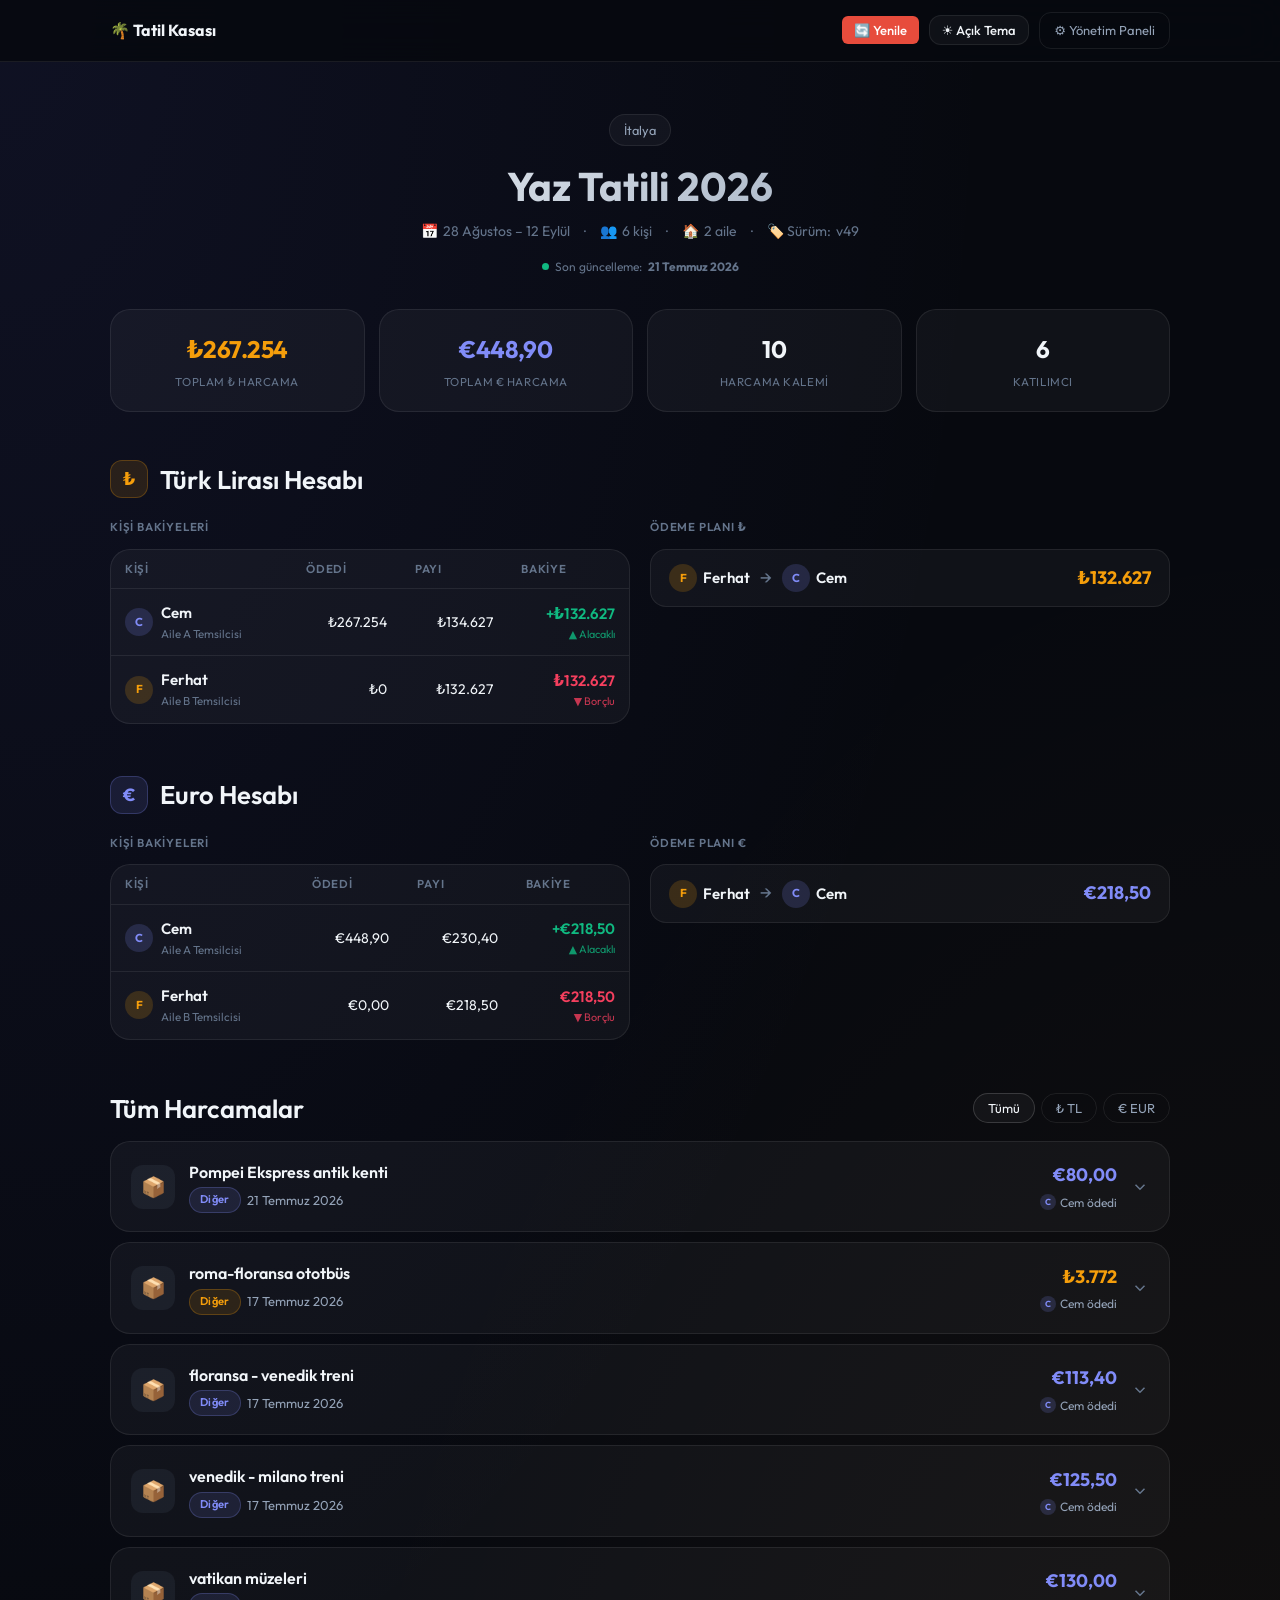
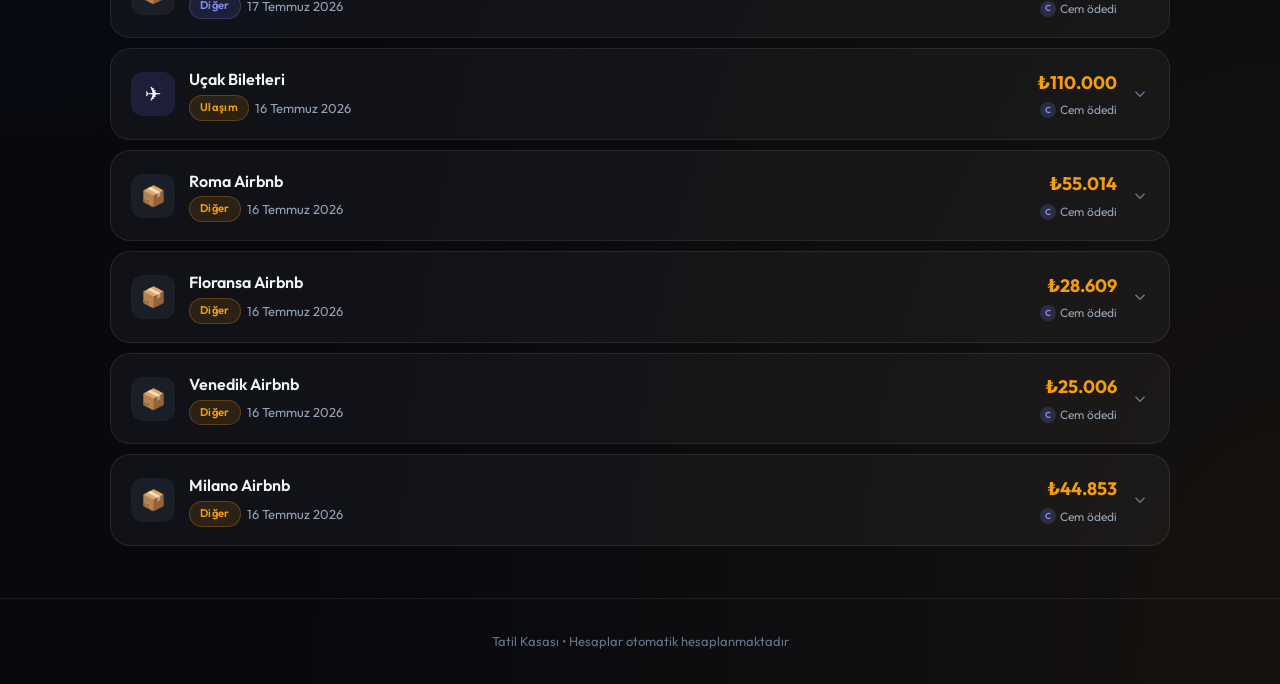
==== index.html @ 54725018 "Add refresh buttons to clear cache and load from server" ====
<!DOCTYPE html>
<html lang="tr">

<head>
  <meta charset="UTF-8">
  <meta name="viewport" content="width=device-width, initial-scale=1.0">
  <title>Tatil Harcama Takibi</title>
  <meta name="description"
    content="Tatil grubu harcamalarını takip eden, kimin ne kadar ödediğini ve kime ne kadar borçlu olduğunu gösteren sayfa.">
  <script>
    // Immediate theme logic to prevent flashing
    const savedTheme = localStorage.getItem('tatil_theme') || 'dark';
    document.documentElement.setAttribute('data-theme', savedTheme);
  </script>
  <link rel="preconnect" href="https://fonts.googleapis.com">
  <link rel="preconnect" href="https://fonts.gstatic.com" crossorigin>
  <link href="https://fonts.googleapis.com/css2?family=Outfit:wght@300;400;500;600;700;800&display=swap"
    rel="stylesheet">
  <link rel="stylesheet" href="style.css">
  <style>
    body {
      background:
        radial-gradient(ellipse at 0% 0%, rgba(99, 102, 241, .09) 0%, transparent 55%),
        radial-gradient(ellipse at 100% 100%, rgba(245, 158, 11, .06) 0%, transparent 55%),
        var(--bg);
    }

    /* NAV */
    .nav-bar {
      position: sticky;
      top: 0;
      z-index: 50;
      background: var(--bg-bar);
      backdrop-filter: blur(20px);
      -webkit-backdrop-filter: blur(20px);
      border-bottom: 1px solid var(--border);
      padding: 12px 0;
    }

    .nav-inner {
      display: flex;
      align-items: center;
      justify-content: space-between;
    }

    .nav-logo {
      display: flex;
      align-items: center;
      gap: 8px;
      font-weight: 700;
      font-size: 1rem;
      text-decoration: none;
      color: var(--text-1);
    }

    .admin-link {
      font-size: .8125rem;
      color: var(--text-2);
      text-decoration: none;
      padding: 7px 14px;
      border-radius: var(--r-md);
      border: 1px solid var(--border);
      transition: all var(--t-fast);
    }

    .admin-link:hover {
      color: var(--text-1);
      border-color: var(--border-hover);
      background: var(--glass);
    }

    /* PAGE HEADER */
    .page-header {
      padding: 52px 0 32px;
      text-align: center;
    }

    .trip-badge {
      display: inline-flex;
      align-items: center;
      gap: 6px;
      padding: 5px 14px;
      border-radius: var(--r-full);
      background: var(--glass);
      border: 1px solid var(--border);
      font-size: .8rem;
      color: var(--text-2);
      margin-bottom: 16px;
    }

    .trip-title {
      background: linear-gradient(135deg, #F1F5F9 0%, #94A3B8 100%);
      -webkit-background-clip: text;
      -webkit-text-fill-color: transparent;
      background-clip: text;
      margin-bottom: 10px;
    }

    .trip-meta {
      display: flex;
      align-items: center;
      justify-content: center;
      gap: 14px;
      color: var(--text-3);
      font-size: .875rem;
      flex-wrap: wrap;
    }

    .trip-meta span {
      display: flex;
      align-items: center;
      gap: 5px;
    }

    .live-dot {
      display: inline-block;
      width: 7px;
      height: 7px;
      border-radius: 50%;
      background: var(--green);
      animation: pulseDot 2s ease-in-out infinite;
    }

    .last-upd {
      display: inline-flex;
      align-items: center;
      gap: 6px;
      margin-top: 14px;
      font-size: .75rem;
      color: var(--text-3);
    }

    /* STATS */
    .stats-grid {
      display: grid;
      grid-template-columns: repeat(4, 1fr);
      gap: 14px;
      margin-bottom: 48px;
    }

    .stat-card {
      background: var(--glass);
      border: 1px solid var(--border);
      border-radius: var(--r-xl);
      padding: 20px;
      text-align: center;
      transition: all var(--t-norm);
    }

    .stat-card:hover {
      background: var(--glass-hover);
      border-color: var(--border-hover);
    }

    .stat-value {
      font-size: 1.5rem;
      font-weight: 700;
      letter-spacing: -.02em;
    }

    .stat-label {
      font-size: .72rem;
      color: var(--text-3);
      margin-top: 4px;
      text-transform: uppercase;
      letter-spacing: .05em;
    }

    /* SECTION */
    .section {
      margin-bottom: 52px;
    }

    .section-head {
      display: flex;
      align-items: center;
      gap: 12px;
      margin-bottom: 20px;
    }

    .cur-icon {
      width: 38px;
      height: 38px;
      border-radius: var(--r-md);
      display: flex;
      align-items: center;
      justify-content: center;
      font-size: 1.1rem;
      font-weight: 700;
    }

    .cur-icon-try {
      background: var(--try-soft);
      color: var(--try);
      border: 1px solid var(--try-border);
    }

    .cur-icon-eur {
      background: var(--eur-soft);
      color: var(--eur);
      border: 1px solid var(--eur-border);
    }

    /* TWO-COL */
    .two-col {
      display: grid;
      grid-template-columns: 1fr 1fr;
      gap: 20px;
    }

    /* BALANCE TABLE */
    .bal-pos {
      color: var(--green);
      font-weight: 600;
    }

    .bal-neg {
      color: var(--red);
      font-weight: 600;
    }

    .bal-zer {
      color: var(--text-3);
    }

    .person-cell {
      display: flex;
      align-items: center;
      gap: 8px;
    }

    /* SETTLEMENT */
    .transfer-row {
      display: flex;
      align-items: center;
      justify-content: space-between;
      padding: 14px 18px;
      background: var(--glass);
      border: 1px solid var(--border);
      border-radius: var(--r-lg);
      gap: 10px;
      flex-wrap: wrap;
      transition: all var(--t-norm);
    }

    .transfer-row:hover {
      background: var(--glass-hover);
      border-color: var(--border-hover);
    }

    .transfer-from-to {
      display: flex;
      align-items: center;
      gap: 10px;
      flex-wrap: wrap;
    }

    .transfer-person {
      display: flex;
      align-items: center;
      gap: 6px;
      font-weight: 600;
      font-size: .9375rem;
    }

    .transfer-arrow {
      color: var(--text-3);
      font-size: 1.125rem;
    }

    .transfer-amount {
      font-size: 1.125rem;
      font-weight: 700;
      white-space: nowrap;
    }

    .settle-list {
      display: flex;
      flex-direction: column;
      gap: 10px;
    }

    .settle-empty {
      display: flex;
      flex-direction: column;
      align-items: center;
      gap: 8px;
      padding: 28px 16px;
      background: var(--glass);
      border: 1px solid var(--border);
      border-radius: var(--r-xl);
      color: var(--text-3);
      text-align: center;
    }

    /* EXPENSES */
    .filter-row {
      display: flex;
      align-items: center;
      justify-content: space-between;
      margin-bottom: 16px;
      gap: 12px;
      flex-wrap: wrap;
    }

    .filter-btns {
      display: flex;
      gap: 6px;
    }

    .filter-btn {
      padding: 6px 14px;
      border-radius: var(--r-full);
      border: 1px solid var(--border);
      background: transparent;
      color: var(--text-2);
      font-family: inherit;
      font-size: .8125rem;
      cursor: pointer;
      transition: all var(--t-fast);
    }

    .filter-btn.active {
      color: var(--text-1);
      border-color: var(--border-hover);
      background: var(--glass);
    }

    .exp-card {
      background: var(--glass);
      border: 1px solid var(--border);
      border-radius: var(--r-xl);
      overflow: hidden;
      transition: all var(--t-norm);
      cursor: pointer;
    }

    .exp-card:hover {
      border-color: var(--border-hover);
      background: var(--glass-hover);
    }

    .exp-head {
      display: flex;
      align-items: center;
      padding: 18px 20px;
      gap: 14px;
    }

    .exp-icon {
      width: 44px;
      height: 44px;
      border-radius: var(--r-md);
      display: flex;
      align-items: center;
      justify-content: center;
      font-size: 1.25rem;
      flex-shrink: 0;
    }

    .exp-info {
      flex: 1;
      min-width: 0;
    }

    .exp-title {
      font-weight: 600;
      font-size: 1rem;
      white-space: nowrap;
      overflow: hidden;
      text-overflow: ellipsis;
    }

    .exp-meta {
      font-size: .8125rem;
      color: var(--text-2);
      margin-top: 2px;
      display: flex;
      align-items: center;
      gap: 6px;
      flex-wrap: wrap;
    }

    .exp-right {
      text-align: right;
      flex-shrink: 0;
    }

    .exp-amount {
      font-size: 1.125rem;
      font-weight: 700;
      white-space: nowrap;
    }

    .exp-payer {
      font-size: .75rem;
      color: var(--text-2);
      margin-top: 3px;
      display: flex;
      align-items: center;
      justify-content: flex-end;
      gap: 4px;
    }

    .chevron {
      color: var(--text-3);
      transition: transform var(--t-fast);
      flex-shrink: 0;
    }

    .exp-card.open .chevron {
      transform: rotate(180deg);
    }

    .exp-body {
      border-top: 1px solid var(--border);
      padding: 18px 20px;
      display: none;
    }

    .exp-card.open .exp-body {
      display: block;
    }

    .exp-note {
      font-size: .875rem;
      color: var(--text-2);
      padding: 10px 14px;
      background: var(--bg-2);
      border-radius: var(--r-md);
      margin-bottom: 16px;
    }

    .shares-grid {
      display: grid;
      grid-template-columns: repeat(auto-fill, minmax(150px, 1fr));
      gap: 10px;
    }

    .share-item {
      background: var(--bg-2);
      border: 1px solid var(--border);
      border-radius: var(--r-md);
      padding: 10px 12px;
    }

    .share-person {
      display: flex;
      align-items: center;
      gap: 6px;
      margin-bottom: 4px;
    }

    .share-name {
      font-size: .78rem;
      color: var(--text-2);
    }

    .share-amt {
      font-weight: 600;
      font-size: .9375rem;
    }

    /* LOADING / ERROR */
    .center-state {
      display: flex;
      flex-direction: column;
      align-items: center;
      justify-content: center;
      min-height: 60vh;
      gap: 16px;
      text-align: center;
    }

    .center-state p {
      color: var(--text-2);
      max-width: 380px;
      font-size: .9375rem;
    }

    /* FOOTER */
    .page-footer {
      padding: 32px 0;
      border-top: 1px solid var(--border);
      margin-top: 32px;
      text-align: center;
      font-size: .8125rem;
      color: var(--text-3);
    }

    @media (max-width: 900px) {
      .stats-grid {
        grid-template-columns: 1fr 1fr;
      }
    }

    @media (max-width: 700px) {
      .two-col {
        grid-template-columns: 1fr;
      }

      .stats-grid {
        grid-template-columns: 1fr 1fr;
      }

      .transfer-row {
        flex-direction: column;
        align-items: flex-start;
      }
    }

    @media (max-width: 480px) {
      .stats-grid {
        grid-template-columns: 1fr 1fr;
      }

      .page-header {
        padding: 32px 0 24px;
      }
    }
  </style>
</head>

<body>

  <!-- Navigation -->
  <nav class="nav-bar">
    <div class="container nav-inner">
      <a href="#" class="nav-logo">🌴 Tatil Kasası</a>
      <div style="display:flex;align-items:center;gap:10px">
        <button class="theme-toggle" onclick="clearCache()" style="padding: 6px 12px; font-size: 0.8125rem; font-weight: 500; background: #e74c3c; color: white; border: none; border-radius: 6px; cursor: pointer;">🔄 Yenile</button>
        <button class="theme-toggle" id="theme-toggle-btn" onclick="toggleTheme()"
          style="padding: 6px 12px; font-size: 0.8125rem; font-weight: 500;">🌓 Tema</button>
        <a href="admin.html" class="admin-link">⚙️ Yönetim Paneli</a>
      </div>
    </div>
  </nav>

  <!-- Loading State -->
  <div id="st-loading" class="center-state">
    <div class="spinner"></div>
    <p style="color:var(--text-2);font-size:.9rem">Veriler yükleniyor…</p>
  </div>

  <!-- Error State -->
  <div id="st-error" class="center-state hidden">
    <div style="font-size:3rem">⚠️</div>
    <h2>Veri Yüklenemedi</h2>
    <p>
      <code>data.json</code> dosyası bulunamadı ya da geçersiz.
      Sayfayı bir web sunucusu üzerinden açın veya admin panelinden veri girin.
    </p>
    <a href="admin.html" class="btn btn-primary" style="margin-top:8px">⚙️ Admin Paneline Git</a>
  </div>

  <!-- Main App -->
  <div id="app" class="hidden">

    <!-- Header -->
    <div class="page-header">
      <div class="container-sm">
        <div class="trip-badge" id="h-dest">📍</div>
        <h1 class="trip-title" id="h-title">Tatil Harcama Takibi</h1>
        <div class="trip-meta">
          <span>📅 <span id="h-dates">—</span></span>
          <span>·</span>
          <span>👥 <span id="h-persons">—</span></span>
          <span>·</span>
          <span>🏠 <span id="h-families">—</span></span>
          <span>·</span>
          <span>🏷️ Sürüm: <span id="h-version">—</span></span>
        </div>
        <div class="last-upd">
          <span class="live-dot"></span>
          Son güncelleme: <strong id="h-updated">—</strong>
        </div>
      </div>
    </div>

    <div class="container">

      <!-- Stats -->
      <div class="stats-grid animate-in" id="stats-grid"></div>

      <!-- TRY Section -->
      <div class="section animate-in" id="try-section">
        <div class="section-head">
          <div class="cur-icon cur-icon-try">₺</div>
          <h2>Türk Lirası Hesabı</h2>
        </div>
        <div class="two-col">
          <div>
            <div
              style="font-size:.72rem;font-weight:600;color:var(--text-3);text-transform:uppercase;letter-spacing:.07em;margin-bottom:12px">
              Kişi Bakiyeleri</div>
            <div
              style="border-radius:var(--r-xl);border:1px solid var(--border);overflow:hidden;background:var(--glass)">
              <table class="table" id="try-tbl">
                <thead>
                  <tr>
                    <th>Kişi</th>
                    <th class="text-right">Ödedi</th>
                    <th class="text-right">Payı</th>
                    <th class="text-right">Bakiye</th>
                  </tr>
                </thead>
                <tbody></tbody>
              </table>
            </div>
          </div>
          <div>
            <div
              style="font-size:.72rem;font-weight:600;color:var(--text-3);text-transform:uppercase;letter-spacing:.07em;margin-bottom:12px">
              Ödeme Planı ₺</div>
            <div id="try-settle" class="settle-list"></div>
          </div>
        </div>
      </div>

      <!-- EUR Section -->
      <div class="section animate-in" id="eur-section">
        <div class="section-head">
          <div class="cur-icon cur-icon-eur">€</div>
          <h2>Euro Hesabı</h2>
        </div>
        <div class="two-col">
          <div>
            <div
              style="font-size:.72rem;font-weight:600;color:var(--text-3);text-transform:uppercase;letter-spacing:.07em;margin-bottom:12px">
              Kişi Bakiyeleri</div>
            <div
              style="border-radius:var(--r-xl);border:1px solid var(--border);overflow:hidden;background:var(--glass)">
              <table class="table" id="eur-tbl">
                <thead>
                  <tr>
                    <th>Kişi</th>
                    <th class="text-right">Ödedi</th>
                    <th class="text-right">Payı</th>
                    <th class="text-right">Bakiye</th>
                  </tr>
                </thead>
                <tbody></tbody>
              </table>
            </div>
          </div>
          <div>
            <div
              style="font-size:.72rem;font-weight:600;color:var(--text-3);text-transform:uppercase;letter-spacing:.07em;margin-bottom:12px">
              Ödeme Planı €</div>
            <div id="eur-settle" class="settle-list"></div>
          </div>
        </div>
      </div>

      <!-- Expenses -->
      <div class="section animate-in">
        <div class="filter-row">
          <h2>Tüm Harcamalar</h2>
          <div class="filter-btns">
            <button class="filter-btn active" data-f="all" onclick="setFilter(this,'all')">Tümü</button>
            <button class="filter-btn" data-f="TRY" onclick="setFilter(this,'TRY')">₺ TL</button>
            <button class="filter-btn" data-f="EUR" onclick="setFilter(this,'EUR')">€ EUR</button>
          </div>
        </div>
        <div id="exp-list" style="display:flex;flex-direction:column;gap:10px"></div>
      </div>

    </div><!-- /container -->
  </div><!-- /app -->

  <footer class="page-footer">
    <div class="container">Tatil Kasası • Hesaplar otomatik hesaplanmaktadır</div>
  </footer>

  <div id="toast-container"></div>

  <script>
    /* ================================================================
       CONSTANTS
    ================================================================ */
    const CAT = {
      transport: { icon: '✈️', label: 'Ulaşım', bg: 'rgba(99,102,241,.15)' },
      accommodation: { icon: '🏠', label: 'Konaklama', bg: 'rgba(245,158,11,.12)' },
      food: { icon: '🍽️', label: 'Yemek', bg: 'rgba(16,185,129,.12)' },
      activity: { icon: '🎭', label: 'Aktivite', bg: 'rgba(129,140,248,.15)' },
      shopping: { icon: '🛍️', label: 'Alışveriş', bg: 'rgba(251,191,36,.12)' },
      health: { icon: '💊', label: 'Sağlık', bg: 'rgba(244,63,94,.12)' },
      other: { icon: '📦', label: 'Diğer', bg: 'rgba(100,116,139,.12)' }
    };
    const FAM = {
      A: { bg: 'rgba(129,140,248,.18)', color: '#818CF8', label: 'Aile A' },
      B: { bg: 'rgba(245,158,11,.18)', color: '#F59E0B', label: 'Aile B' },
      _: { bg: 'rgba(100,116,139,.18)', color: '#94A3B8', label: 'Aile ?' }
    };

    let _data = null;
    let _filter = 'all';

    /* ================================================================
       DATA LOADING
    ================================================================ */
    async function loadData() {
      let fetched = null;
      let viewCache = null;
      let adminCache = null;

      // 1) Try fetching from disk/server
      try {
        const r = await fetch('data.json?v=' + Date.now(), { cache: 'no-store' });
        if (r.ok) fetched = await r.json();
      } catch (e) { console.warn('fetch failed:', e.message); }

      // 2) Try loading view cache
      try {
        const c = localStorage.getItem('tatil_view_cache');
        if (c) viewCache = JSON.parse(c);
      } catch (e) { }

      // 3) Try loading admin cache
      try {
        const a = localStorage.getItem('tatil_harcama_data');
        if (a) adminCache = JSON.parse(a);
      } catch (e) { }

      // Compare versions to find the absolute latest data
      let best = fetched;
      let source = "sunucu/dosya";

      if (viewCache && (!best || (viewCache.version || 0) > (best.version || 0))) {
        best = viewCache;
        source = "önbellek";
      }
      if (adminCache && (!best || (adminCache.version || 0) > (best.version || 0))) {
        best = adminCache;
        source = "yerel tarayıcı kaydı";
      }

      if (best) {
        // Sync the caches so they stay up-to-date
        localStorage.setItem('tatil_view_cache', JSON.stringify(best));

        // Alert the user if we had to fall back to a local copy
        if (best !== fetched) {
          toast(`⚠️ En güncel veriler yerel hafızadan yüklendi (${source}).`, 'info');
        }
        return best;
      }

      return null;
    }

    function clearCache() {
      localStorage.removeItem('tatil_view_cache');
      localStorage.removeItem('tatil_harcama_data');
      window.location.reload(true);
    }

    /* ================================================================
       CALCULATIONS
    ================================================================ */
    function calcBalances(data, cur) {
      const paid = {}, share = {};
      data.persons.forEach(p => { paid[p.id] = 0; share[p.id] = 0; });
      data.expenses.filter(e => e.currency === cur).forEach(exp => {
        paid[exp.paidBy] = (paid[exp.paidBy] || 0) + exp.totalAmount;
        Object.entries(exp.shares || {}).forEach(([id, s]) => {
          share[id] = (share[id] || 0) + (+s || 0);
        });
      });

      // Find family heads (first person defined in each family group)
      const heads = {};
      data.persons.forEach(p => {
        if (!heads[p.family]) {
          heads[p.family] = p;
        }
      });

      // Aggregate paid and share under family heads
      const headPaid = {}, headShare = {}, headNet = {};
      Object.keys(heads).forEach(fam => {
        const headId = heads[fam].id;
        headPaid[headId] = 0;
        headShare[headId] = 0;
      });

      data.persons.forEach(p => {
        const headId = heads[p.family].id;
        headPaid[headId] += paid[p.id] || 0;
        headShare[headId] += share[p.id] || 0;
      });

      Object.keys(heads).forEach(fam => {
        const headId = heads[fam].id;
        headNet[headId] = headPaid[headId] - headShare[headId];
      });

      return { paid: headPaid, share: headShare, net: headNet, heads };
    }

    function settlement(net, persons) {
      const cred = [], debt = [];
      Object.entries(net).forEach(([id, b]) => {
        const name = persons.find(p => p.id === id)?.name || id;
        if (b > 0.5) cred.push({ id, name, amt: b });
        if (b < -0.5) debt.push({ id, name, amt: -b });
      });
      cred.sort((a, b) => b.amt - a.amt);
      debt.sort((a, b) => b.amt - a.amt);
      const c = cred.map(x => ({ ...x })), d = debt.map(x => ({ ...x }));
      const out = [];
      let i = 0, j = 0;
      while (i < c.length && j < d.length) {
        const amt = Math.min(c[i].amt, d[j].amt);
        if (amt > 0.5) out.push({ fromId: d[j].id, from: d[j].name, toId: c[i].id, to: c[i].name, amt: Math.round(amt * 100) / 100 });
        c[i].amt -= amt; d[j].amt -= amt;
        if (c[i].amt < 0.5) i++;
        if (d[j].amt < 0.5) j++;
      }
      return out;
    }

    /* ================================================================
       FORMATTING
    ================================================================ */
    const fmtTRY = n => new Intl.NumberFormat('tr-TR', { style: 'currency', currency: 'TRY', maximumFractionDigits: 0 }).format(n);
    const fmtEUR = n => new Intl.NumberFormat('tr-TR', { style: 'currency', currency: 'EUR', maximumFractionDigits: 2 }).format(n);
    const fmt = (n, cur) => cur === 'TRY' ? fmtTRY(n) : fmtEUR(n);
    const fmtDate = d => d ? new Date(d).toLocaleDateString('tr-TR', { day: 'numeric', month: 'long', year: 'numeric' }) : '—';
    const initials = name => name.split(' ').map(w => w[0]).join('').toUpperCase().slice(0, 2);
    const famOf = f => FAM[f] || FAM._;

    /* ================================================================
       RENDER
    ================================================================ */
    function render(data) {
      _data = data;
      renderHeader(data);
      renderStats(data);
      renderCurrency(data, 'TRY');
      renderCurrency(data, 'EUR');
      renderExpenses();
      document.getElementById('st-loading').classList.add('hidden');
      document.getElementById('app').classList.remove('hidden');
    }

    function renderHeader(d) {
      document.getElementById('h-dest').textContent = d.destination || '📍 Tatil';
      document.getElementById('h-title').textContent = d.tripName || 'Tatil Harcama Takibi';
      document.title = d.tripName || 'Tatil Harcama Takibi';
      const dates = [d.startDate, d.endDate].filter(Boolean)
        .map(x => new Date(x).toLocaleDateString('tr-TR', { day: 'numeric', month: 'long' })).join(' – ');
      document.getElementById('h-dates').textContent = dates || '—';
      document.getElementById('h-persons').textContent = (d.persons?.length || 0) + ' kişi';
      const fams = [...new Set((d.persons || []).map(p => p.family))];
      document.getElementById('h-families').textContent = fams.length + ' aile';
      document.getElementById('h-updated').textContent = fmtDate(d.lastUpdated);
      document.getElementById('h-version').textContent = 'v' + (d.version || '1');
    }

    function renderStats(d) {
      const tryTot = d.expenses.filter(e => e.currency === 'TRY').reduce((s, e) => s + e.totalAmount, 0);
      const eurTot = d.expenses.filter(e => e.currency === 'EUR').reduce((s, e) => s + e.totalAmount, 0);
      document.getElementById('stats-grid').innerHTML = `
    <div class="stat-card">
      <div class="stat-value" style="color:var(--try)">${fmtTRY(tryTot)}</div>
      <div class="stat-label">Toplam ₺ Harcama</div>
    </div>
    <div class="stat-card">
      <div class="stat-value" style="color:var(--eur)">${fmtEUR(eurTot)}</div>
      <div class="stat-label">Toplam € Harcama</div>
    </div>
    <div class="stat-card">
      <div class="stat-value">${d.expenses.length}</div>
      <div class="stat-label">Harcama Kalemi</div>
    </div>
    <div class="stat-card">
      <div class="stat-value">${d.persons?.length || 0}</div>
      <div class="stat-label">Katılımcı</div>
    </div>`;
    }

    function renderCurrency(d, cur) {
      const has = d.expenses.some(e => e.currency === cur);
      const secId = cur === 'TRY' ? 'try-section' : 'eur-section';
      if (!has) { document.getElementById(secId).classList.add('hidden'); return; }

      const { paid, share, net, heads } = calcBalances(d, cur);
      const isTRY = cur === 'TRY';

      // Balance table (Showing only Family Representatives/Heads)
      const tblId = isTRY ? 'try-tbl' : 'eur-tbl';
      document.querySelector('#' + tblId + ' tbody').innerHTML = Object.values(heads).map(head => {
        const fam = famOf(head.family);
        const n = net[head.id] || 0;
        const cls = n > 0.5 ? 'bal-pos' : n < -0.5 ? 'bal-neg' : 'bal-zer';
        const lbl = n > 0.5 ? '▲ Alacaklı' : n < -0.5 ? '▼ Borçlu' : '— Denkler';
        return `<tr>
      <td><div class="person-cell">
        <div class="avatar avatar-sm" style="background:${fam.bg};color:${fam.color}">${initials(head.name)}</div>
        <div>
          <div style="font-weight:600">${head.name}</div>
          <div style="font-size:.72rem;color:var(--text-3)">${fam.label} Temsilcisi</div>
        </div>
      </div></td>
      <td class="text-right" style="font-size:.875rem">${fmt(paid[head.id] || 0, cur)}</td>
      <td class="text-right" style="font-size:.875rem">${fmt(share[head.id] || 0, cur)}</td>
      <td class="text-right ${cls}">
        <div>${n > 0.5 ? '+' : ''}${fmt(Math.abs(n), cur)}</div>
        <div style="font-size:.68rem;font-weight:400;opacity:.8">${lbl}</div>
      </td>
    </tr>`;
      }).join('');

      // Settlement (Only between Family Representatives/Heads)
      const settleId = isTRY ? 'try-settle' : 'eur-settle';
      const transfers = settlement(net, Object.values(heads));
      const el = document.getElementById(settleId);

      if (!transfers.length) {
        el.innerHTML = `<div class="settle-empty">
      <div style="font-size:1.5rem">✅</div>
      <div>Herkes hesabını tamamlamış!</div>
    </div>`;
        return;
      }

      el.innerHTML = transfers.map((t, i) => {
        const fromFam = famOf(d.persons.find(p => p.id === t.fromId)?.family);
        const toFam = famOf(d.persons.find(p => p.id === t.toId)?.family);
        return `<div class="transfer-row animate-in" style="animation-delay:${i * 60}ms">
      <div class="transfer-from-to">
        <div class="transfer-person">
          <div class="avatar avatar-sm" style="background:${fromFam.bg};color:${fromFam.color}">${initials(t.from)}</div>
          ${t.from}
        </div>
        <span class="transfer-arrow">→</span>
        <div class="transfer-person">
          <div class="avatar avatar-sm" style="background:${toFam.bg};color:${toFam.color}">${initials(t.to)}</div>
          ${t.to}
        </div>
      </div>
      <div class="transfer-amount" style="color:var(--${isTRY ? 'try' : 'eur'})">${fmt(t.amt, cur)}</div>
    </div>`;
      }).join('');
    }

    function renderExpenses() {
      if (!_data) return;
      const list = _filter === 'all' ? _data.expenses : _data.expenses.filter(e => e.currency === _filter);
      const sorted = [...list].sort((a, b) => new Date(b.date) - new Date(a.date));
      const el = document.getElementById('exp-list');

      if (!sorted.length) {
        el.innerHTML = `<div style="text-align:center;padding:40px;color:var(--text-3)">Harcama bulunamadı.</div>`;
        return;
      }

      el.innerHTML = sorted.map((exp, i) => {
        const cat = CAT[exp.category] || CAT.other;
        const payer = _data.persons.find(p => p.id === exp.paidBy);
        const payFam = famOf(payer?.family);
        const isTRY = exp.currency === 'TRY';

        const shareItems = Object.entries(exp.shares || {}).map(([pid, s]) => {
          const p = _data.persons.find(x => x.id === pid);
          if (!p) return '';
          const f = famOf(p.family);
          const val = +s || 0;
          return `<div class="share-item">
        <div class="share-person">
          <div class="avatar" style="width:20px;height:20px;font-size:.6rem;background:${f.bg};color:${f.color}">${initials(p.name)}</div>
          <span class="share-name">${p.name}</span>
        </div>
        <div class="share-amt" style="${val === 0 ? 'color:var(--text-3)' : ''}">${fmt(val, exp.currency)}</div>
      </div>`;
        }).join('');

        return `<div class="exp-card animate-in" style="animation-delay:${i * 35}ms" onclick="toggleExp(this)">
      <div class="exp-head">
        <div class="exp-icon" style="background:${cat.bg}">${cat.icon}</div>
        <div class="exp-info">
          <div class="exp-title">${exp.title}</div>
          <div class="exp-meta">
            <span class="badge ${isTRY ? 'badge-try' : 'badge-eur'}" style="font-size:.7rem">${cat.label}</span>
            ${fmtDate(exp.date)}
          </div>
        </div>
        <div class="exp-right">
          <div class="exp-amount" style="color:var(--${isTRY ? 'try' : 'eur'})">${fmt(exp.totalAmount, exp.currency)}</div>
          <div class="exp-payer">
            <div class="avatar" style="width:16px;height:16px;font-size:.55rem;background:${payFam.bg};color:${payFam.color}">${initials(payer?.name || '?')}</div>
            ${payer?.name || '?'} ödedi
          </div>
        </div>
        <svg class="chevron" width="18" height="18" viewBox="0 0 24 24" fill="none" stroke="currentColor" stroke-width="2"><path d="M6 9l6 6 6-6"/></svg>
      </div>
      <div class="exp-body">
        ${exp.notes ? `<div class="exp-note">💬 ${exp.notes}</div>` : ''}
        <div style="font-size:.72rem;font-weight:600;color:var(--text-3);text-transform:uppercase;letter-spacing:.07em;margin-bottom:10px">Kişi Payları</div>
        <div class="shares-grid">${shareItems}</div>
      </div>
    </div>`;
      }).join('');
    }

    function toggleExp(card) {
      card.classList.toggle('open');
    }

    function setFilter(btn, f) {
      _filter = f;
      document.querySelectorAll('.filter-btn').forEach(b => b.classList.remove('active'));
      btn.classList.add('active');
      renderExpenses();
    }

    /* ================================================================
       TOAST
    ================================================================ */
    function toast(msg, type = 'info', ms = 3500) {
      const c = document.getElementById('toast-container');
      const el = document.createElement('div');
      el.className = `toast toast-${type}`;
      el.textContent = msg;
      c.appendChild(el);
      setTimeout(() => { el.style.cssText = 'opacity:0;transform:translateY(8px);transition:all .3s ease'; setTimeout(() => el.remove(), 320); }, ms);
    }

    /* ================================================================
       THEME TOGGLER
    ================================================================ */
    function toggleTheme() {
      const current = document.documentElement.getAttribute('data-theme') || 'dark';
      const next = current === 'dark' ? 'light' : 'dark';
      document.documentElement.setAttribute('data-theme', next);
      localStorage.setItem('tatil_theme', next);
      updateThemeButton();
    }

    function updateThemeButton() {
      const current = document.documentElement.getAttribute('data-theme') || 'dark';
      const btn = document.getElementById('theme-toggle-btn');
      if (btn) {
        btn.textContent = current === 'dark' ? '☀️ Açık Tema' : '🌙 Koyu Tema';
      }
    }

    /* ================================================================
       INIT
    ================================================================ */
    window.addEventListener('load', async () => {
      updateThemeButton();
      const d = await loadData();
      if (d && d.persons && d.expenses) {
        render(d);
      } else {
        document.getElementById('st-loading').classList.add('hidden');
        document.getElementById('st-error').classList.remove('hidden');
      }
    });
  </script>
</body>

</html>
---- style.css ----
/* ============================================================
   TATIL HARCAMA TAKİP — Shared Design System
   ============================================================ */

@import url('https://fonts.googleapis.com/css2?family=Outfit:wght@300;400;500;600;700;800&display=swap');

/* ===== DESIGN TOKENS ===== */
:root {
  /* Backgrounds */
  --bg:        #07090F;
  --bg-2:      #0C1020;
  --bg-3:      #111827;
  --bg-bar:    rgba(7,9,15,0.85);

  /* Glass */
  --glass:        rgba(255,255,255,0.04);
  --glass-hover:  rgba(255,255,255,0.07);
  --glass-active: rgba(255,255,255,0.10);
  --border:       rgba(255,255,255,0.08);
  --border-hover: rgba(255,255,255,0.16);

  /* Text */
  --text-1: #F1F5F9;
  --text-2: #94A3B8;
  --text-3: #64748B;
  --text-4: #334155;

  /* Currency — TRY (amber/gold) */
  --try:        #F59E0B;
  --try-2:      #D97706;
  --try-soft:   rgba(245,158,11,0.12);
  --try-border: rgba(245,158,11,0.25);

  /* Currency — EUR (indigo/violet) */
  --eur:        #818CF8;
  --eur-2:      #6366F1;
  --eur-soft:   rgba(129,140,248,0.12);
  --eur-border: rgba(129,140,248,0.25);

  /* Status */
  --green:      #10B981;
  --green-soft: rgba(16,185,129,0.12);
  --red:        #F43F5E;
  --red-soft:   rgba(244,63,94,0.12);

  /* Family colours */
  --fam-a:      --eur;
  --fam-a:      #818CF8;
  --fam-a-soft: rgba(129,140,248,0.15);
  --fam-b:      #F59E0B;
  --fam-b-soft: rgba(245,158,11,0.15);

  /* Radii */
  --r-sm:   8px;
  --r-md:   12px;
  --r-lg:   16px;
  --r-xl:   20px;
  --r-2xl:  24px;
  --r-full: 9999px;

  /* Transitions */
  --t-fast: 150ms ease;
  --t-norm: 250ms ease;

  /* Shadows */
  --shadow-sm: 0 2px 8px rgba(0,0,0,0.2);
  --shadow-md: 0 4px 20px rgba(0,0,0,0.3);
  --shadow-lg: 0 8px 40px rgba(0,0,0,0.4);
}

/* ===== LIGHT THEME ===== */
[data-theme="light"] {
  --bg:        #F8FAFC;
  --bg-2:      #FFFFFF;
  --bg-3:      #F1F5F9;
  --bg-bar:    rgba(255,255,255,0.85);

  --glass:        rgba(15,23,42,0.03);
  --glass-hover:  rgba(15,23,42,0.06);
  --glass-active: rgba(15,23,42,0.10);
  --border:       rgba(15,23,42,0.08);
  --border-hover: rgba(15,23,42,0.14);

  --text-1: #0F172A;
  --text-2: #475569;
  --text-3: #64748B;
  --text-4: #94A3B8;

  --try-soft:   rgba(245,158,11,0.08);
  --try-border: rgba(245,158,11,0.2);
  --eur-soft:   rgba(129,140,248,0.1);
  --eur-border: rgba(129,140,248,0.2);
  --green-soft: rgba(16,185,129,0.08);
  --red-soft:   rgba(244,63,94,0.08);

  --fam-a-soft: rgba(129,140,248,0.08);
  --fam-b-soft: rgba(245,158,11,0.08);

  --shadow-sm: 0 2px 8px rgba(0,0,0,0.05);
  --shadow-md: 0 4px 20px rgba(0,0,0,0.08);
  --shadow-lg: 0 8px 40px rgba(0,0,0,0.12);
}

/* Light Theme Title Override */
[data-theme="light"] .trip-title {
  background: linear-gradient(135deg, #0F172A 0%, #475569 100%) !important;
  -webkit-background-clip: text !important;
  -webkit-text-fill-color: transparent !important;
  background-clip: text !important;
}

/* Theme Toggle Button */
.theme-toggle {
  background: var(--glass);
  border: 1px solid var(--border);
  border-radius: var(--r-md);
  color: var(--text-1);
  padding: 8px 12px;
  cursor: pointer;
  display: inline-flex;
  align-items: center;
  justify-content: center;
  font-size: 1rem;
  transition: all var(--t-fast);
}
.theme-toggle:hover {
  background: var(--glass-hover);
  border-color: var(--border-hover);
}


/* ===== RESET & BASE ===== */
*, *::before, *::after { box-sizing: border-box; margin: 0; padding: 0; }
html  { scroll-behavior: smooth; }
body  {
  font-family: 'Outfit', system-ui, sans-serif;
  background: var(--bg);
  color: var(--text-1);
  min-height: 100vh;
  line-height: 1.6;
  -webkit-font-smoothing: antialiased;
}
img, svg { display: block; }
button, input, select, textarea { font-family: inherit; }

/* ===== TYPOGRAPHY ===== */
h1 { font-size: clamp(1.75rem,4vw,2.5rem); font-weight: 700; line-height: 1.2; }
h2 { font-size: clamp(1.2rem,3vw,1.6rem);  font-weight: 600; line-height: 1.3; }
h3 { font-size: 1.125rem; font-weight: 600; }
h4 { font-size: .9375rem; font-weight: 600; }

/* ===== LAYOUT ===== */
.container    { max-width: 1100px; margin: 0 auto; padding: 0 20px; }
.container-sm { max-width:  820px; margin: 0 auto; padding: 0 20px; }

/* ===== CARD ===== */
.card {
  background: var(--glass);
  border: 1px solid var(--border);
  border-radius: var(--r-xl);
  padding: 24px;
  backdrop-filter: blur(12px);
  -webkit-backdrop-filter: blur(12px);
  transition: background var(--t-norm), border-color var(--t-norm);
}
.card:hover { background: var(--glass-hover); border-color: var(--border-hover); }
.card-flat   { background: var(--bg-2); border: 1px solid var(--border); border-radius: var(--r-xl); }

/* ===== BADGE ===== */
.badge {
  display: inline-flex; align-items: center; gap: 4px;
  padding: 3px 10px;
  border-radius: var(--r-full);
  font-size: .72rem; font-weight: 600; letter-spacing: .03em;
}
.badge-try   { background: var(--try-soft);   color: var(--try);   border: 1px solid var(--try-border); }
.badge-eur   { background: var(--eur-soft);   color: var(--eur);   border: 1px solid var(--eur-border); }
.badge-green { background: var(--green-soft); color: var(--green); }
.badge-red   { background: var(--red-soft);   color: var(--red);   }
.badge-fam-a { background: var(--fam-a-soft); color: var(--fam-a); }
.badge-fam-b { background: var(--fam-b-soft); color: var(--fam-b); }

/* ===== BUTTONS ===== */
.btn {
  display: inline-flex; align-items: center; gap: 6px;
  padding: 10px 20px;
  border-radius: var(--r-md);
  font-size: .875rem; font-weight: 500;
  cursor: pointer; border: none; outline: none;
  transition: all var(--t-fast);
  white-space: nowrap; text-decoration: none;
  line-height: 1;
}
.btn:disabled { opacity: .45; cursor: not-allowed; }

.btn-primary {
  background: linear-gradient(135deg,var(--eur-2),var(--fam-a));
  color: #fff;
  box-shadow: 0 4px 16px rgba(99,102,241,.3);
}
.btn-primary:hover:not(:disabled) { transform: translateY(-1px); box-shadow: 0 6px 24px rgba(99,102,241,.4); }

.btn-secondary { background: var(--glass); color: var(--text-1); border: 1px solid var(--border); }
.btn-secondary:hover { background: var(--glass-hover); border-color: var(--border-hover); }

.btn-try    { background: var(--try-soft);  color: var(--try);  border: 1px solid var(--try-border); }
.btn-eur    { background: var(--eur-soft);  color: var(--eur);  border: 1px solid var(--eur-border); }
.btn-danger { background: var(--red-soft);  color: var(--red);  border: 1px solid rgba(244,63,94,.25); }
.btn-green  { background: var(--green-soft);color: var(--green);border: 1px solid rgba(16,185,129,.25); }

.btn-sm  { padding: 6px 14px; font-size: .8125rem; }
.btn-xs  { padding: 4px 10px; font-size: .75rem; border-radius: var(--r-sm); }
.btn-icon{ padding: 8px; border-radius: var(--r-sm); }

/* ===== FORMS ===== */
.form-group   { display: flex; flex-direction: column; gap: 6px; }
.form-label   { font-size: .8rem; font-weight: 500; color: var(--text-2); letter-spacing: .01em; }
.form-control {
  background: var(--bg-2);
  border: 1px solid var(--border);
  border-radius: var(--r-md);
  color: var(--text-1);
  font-family: inherit; font-size: .9375rem;
  padding: 10px 14px;
  outline: none; width: 100%;
  transition: border-color var(--t-fast), box-shadow var(--t-fast);
}
.form-control:focus { border-color: var(--eur); box-shadow: 0 0 0 3px rgba(129,140,248,.15); }
.form-control::placeholder { color: var(--text-3); }
.form-control-sm { padding: 7px 10px; font-size: .875rem; }
textarea.form-control { resize: vertical; min-height: 70px; }
select.form-control {
  cursor: pointer; appearance: none;
  background-image: url("data:image/svg+xml,%3Csvg xmlns='http://www.w3.org/2000/svg' width='16' height='16' viewBox='0 0 24 24' fill='none' stroke='%2394A3B8' stroke-width='2'%3E%3Cpath d='M6 9l6 6 6-6'/%3E%3C/svg%3E");
  background-repeat: no-repeat; background-position: right 12px center;
  padding-right: 36px;
}

/* ===== TABLES ===== */
.table { width: 100%; border-collapse: collapse; }
.table th {
  font-size: .72rem; font-weight: 600; color: var(--text-3);
  text-transform: uppercase; letter-spacing: .06em;
  padding: 10px 14px; text-align: left;
  border-bottom: 1px solid var(--border);
}
.table td { padding: 12px 14px; font-size: .9375rem; border-bottom: 1px solid var(--border); }
.table tbody tr:last-child td { border-bottom: none; }
.table tbody tr:hover { background: var(--glass); }
.text-right { text-align: right; }

/* ===== TABS ===== */
.tabs {
  display: flex; gap: 4px;
  background: var(--bg-2); padding: 4px;
  border-radius: var(--r-lg); border: 1px solid var(--border);
}
.tab-btn {
  flex: 1; padding: 9px 16px;
  border-radius: var(--r-md); border: none;
  background: transparent; color: var(--text-2);
  font-family: inherit; font-size: .875rem; font-weight: 500;
  cursor: pointer; transition: all var(--t-fast); text-align: center;
}
.tab-btn.active { background: var(--glass-active); color: var(--text-1); box-shadow: var(--shadow-sm); }
.tab-btn:hover:not(.active) { color: var(--text-1); background: var(--glass); }

/* ===== MODAL ===== */
.modal-overlay {
  position: fixed; inset: 0;
  background: rgba(0,0,0,.75);
  backdrop-filter: blur(6px); -webkit-backdrop-filter: blur(6px);
  z-index: 200; display: flex;
  align-items: flex-start; justify-content: center;
  padding: 24px 16px; overflow-y: auto;
  animation: fadeIn .2s ease;
}
.modal-box {
  background: var(--bg-2); border: 1px solid var(--border);
  border-radius: var(--r-2xl);
  width: 100%; max-width: 700px;
  animation: fadeInUp .3s ease; position: relative; margin: auto;
}
.modal-header {
  display: flex; align-items: center; justify-content: space-between;
  padding: 20px 24px; border-bottom: 1px solid var(--border);
}
.modal-body   { padding: 24px; max-height: 70vh; overflow-y: auto; }
.modal-footer {
  display: flex; align-items: center; justify-content: flex-end;
  gap: 12px; padding: 16px 24px; border-top: 1px solid var(--border);
}

/* ===== PERSON AVATAR ===== */
.avatar {
  border-radius: var(--r-full);
  display: flex; align-items: center; justify-content: center;
  font-weight: 700; flex-shrink: 0;
}
.avatar-sm { width: 28px; height: 28px; font-size: .72rem; }
.avatar-md { width: 36px; height: 36px; font-size: .875rem; }
.avatar-lg { width: 44px; height: 44px; font-size: 1rem; }

/* ===== MISC ===== */
.divider { height: 1px; background: var(--border); margin: 24px 0; }
.hidden  { display: none !important; }

/* ===== LOADING ===== */
@keyframes spin    { to { transform: rotate(360deg); } }
@keyframes shimmer { 0% { background-position: -200% 0; } 100% { background-position: 200% 0; } }
@keyframes fadeInUp{ from { opacity:0; transform: translateY(16px); } to { opacity:1; transform:translateY(0); } }
@keyframes fadeIn  { from { opacity:0; } to { opacity:1; } }
@keyframes pulseDot{ 0%,100%{ opacity:1;transform:scale(1); } 50%{ opacity:.5;transform:scale(.8); } }

.spinner {
  width: 28px; height: 28px;
  border: 2px solid var(--border); border-top-color: var(--eur);
  border-radius: 50%; animation: spin .75s linear infinite;
}
.animate-in { animation: fadeInUp .4s ease both; }

/* ===== TOAST ===== */
#toast-container {
  position: fixed; bottom: 24px; right: 24px;
  z-index: 9999; display: flex; flex-direction: column; gap: 8px;
}
.toast {
  display: flex; align-items: center; gap: 10px;
  padding: 12px 18px; border-radius: var(--r-lg);
  font-size: .875rem; font-weight: 500;
  backdrop-filter: blur(16px); animation: fadeInUp .3s ease;
  max-width: 320px; box-shadow: var(--shadow-md);
}
.toast-success { background: rgba(16,185,129,.15); border: 1px solid rgba(16,185,129,.3); color: var(--green); }
.toast-error   { background: rgba(244,63,94,.15);  border: 1px solid rgba(244,63,94,.3);  color: var(--red);   }
.toast-info    { background: var(--eur-soft);       border: 1px solid var(--eur-border);   color: var(--eur);   }

/* ===== SCROLLBAR ===== */
::-webkit-scrollbar { width: 5px; height: 5px; }
::-webkit-scrollbar-track { background: transparent; }
::-webkit-scrollbar-thumb { background: var(--border); border-radius: 3px; }
::-webkit-scrollbar-thumb:hover { background: var(--border-hover); }

/* ===== RESPONSIVE ===== */
@media (max-width: 640px) {
  .container, .container-sm { padding: 0 14px; }
  .card { padding: 16px; }
  .modal-overlay { padding: 12px 8px; }
  .table th, .table td { padding: 8px 10px; font-size: .8125rem; }
  .modal-body { max-height: 65vh; }
}
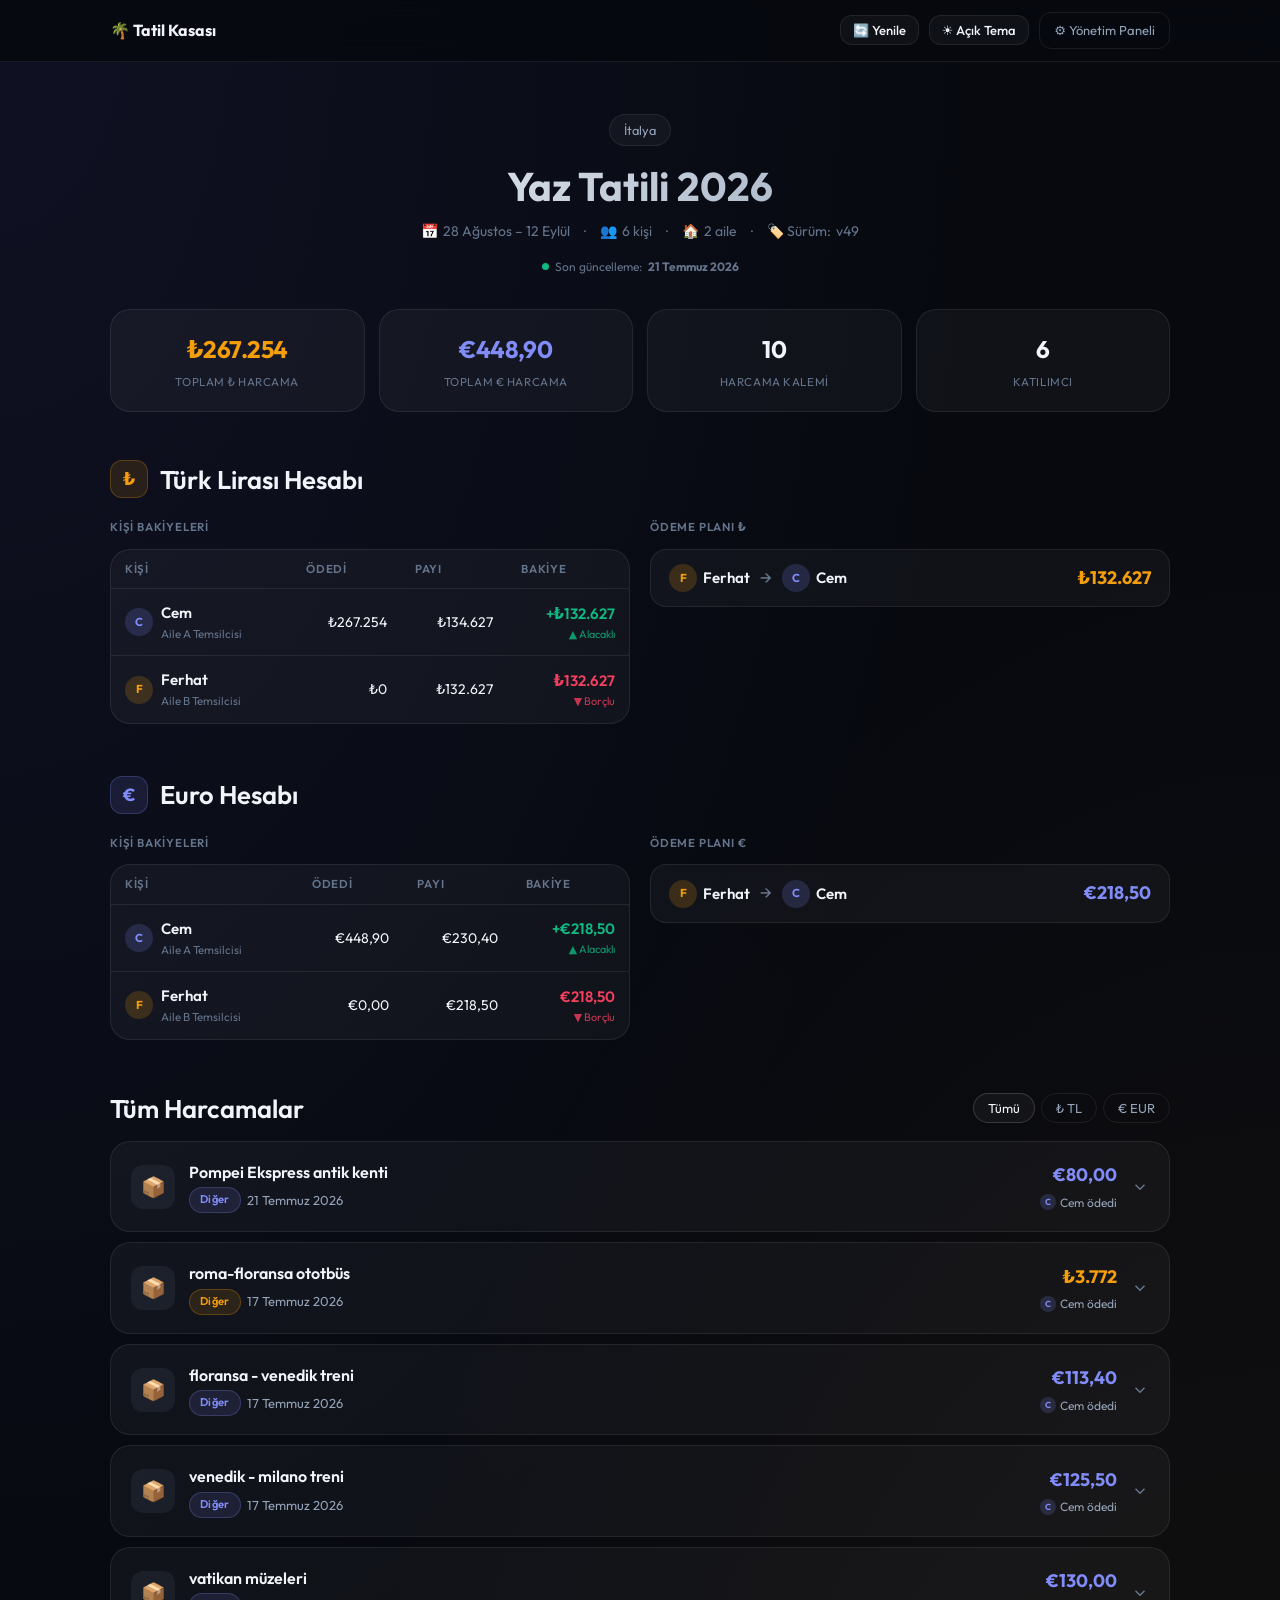
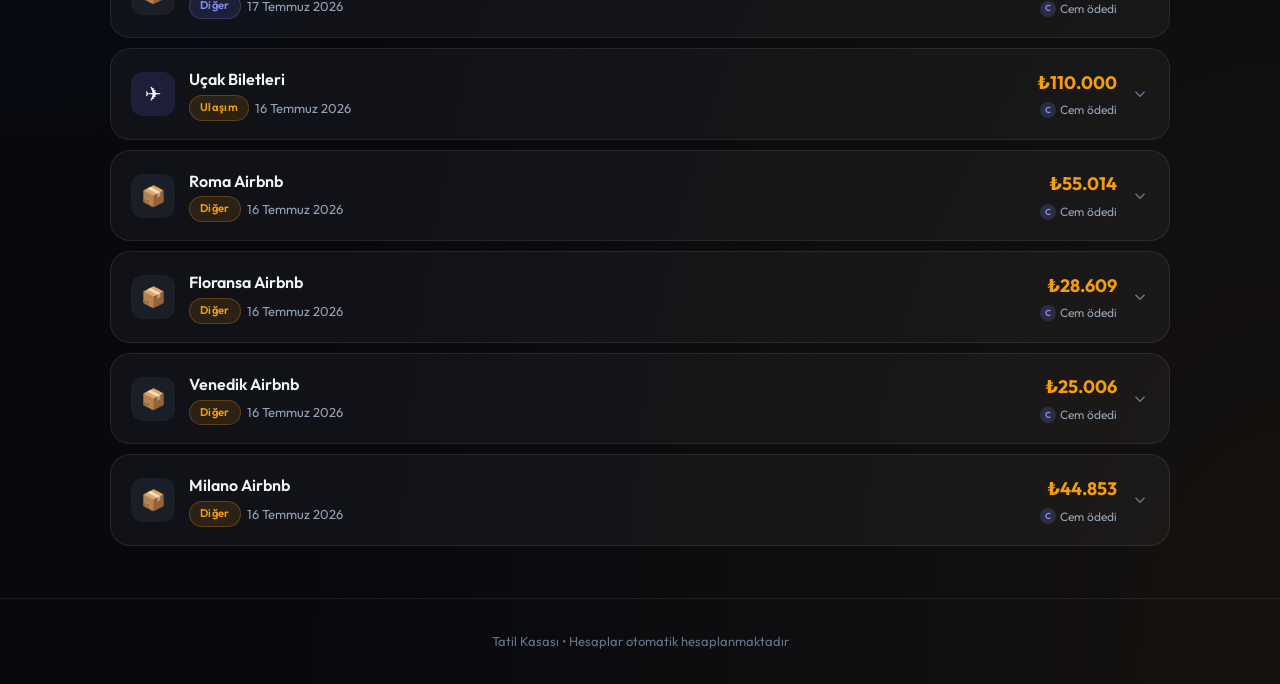
==== commit 4c7eac32: "Otomatik data.json kaydi, yerel sunucu ve GitHub'a gonderme ozelligi eklendi" ====
--- a/index.html
+++ b/index.html
@@ -528,7 +528,7 @@
     <div class="container nav-inner">
       <a href="#" class="nav-logo">🌴 Tatil Kasası</a>
       <div style="display:flex;align-items:center;gap:10px">
-        <button class="theme-toggle" onclick="clearCache()" style="padding: 6px 12px; font-size: 0.8125rem; font-weight: 500; background: #e74c3c; color: white; border: none; border-radius: 6px; cursor: pointer;">🔄 Yenile</button>
+        <button class="theme-toggle" onclick="refreshData()" style="padding: 6px 12px; font-size: 0.8125rem; font-weight: 500;">🔄 Yenile</button>
         <button class="theme-toggle" id="theme-toggle-btn" onclick="toggleTheme()"
           style="padding: 6px 12px; font-size: 0.8125rem; font-weight: 500;">🌓 Tema</button>
         <a href="admin.html" class="admin-link">⚙️ Yönetim Paneli</a>
@@ -685,6 +685,7 @@
       activity: { icon: '🎭', label: 'Aktivite', bg: 'rgba(129,140,248,.15)' },
       shopping: { icon: '🛍️', label: 'Alışveriş', bg: 'rgba(251,191,36,.12)' },
       health: { icon: '💊', label: 'Sağlık', bg: 'rgba(244,63,94,.12)' },
+      payment: { icon: '💸', label: 'Ödeme', bg: 'rgba(34,197,94,.15)' },
       other: { icon: '📦', label: 'Diğer', bg: 'rgba(100,116,139,.12)' }
     };
     const FAM = {
@@ -704,11 +705,18 @@
       let viewCache = null;
       let adminCache = null;
 
-      // 1) Try fetching from disk/server
+      // 1) Try fetching from backend API or data.json
       try {
-        const r = await fetch('data.json?v=' + Date.now(), { cache: 'no-store' });
-        if (r.ok) fetched = await r.json();
-      } catch (e) { console.warn('fetch failed:', e.message); }
+        const apiRes = await fetch('/api/data', { cache: 'no-store' });
+        if (apiRes.ok) fetched = await apiRes.json();
+      } catch (e) { /* no-op */ }
+
+      if (!fetched) {
+        try {
+          const r = await fetch('data.json?v=' + Date.now(), { cache: 'no-store' });
+          if (r.ok) fetched = await r.json();
+        } catch (e) { console.warn('fetch failed:', e.message); }
+      }
 
       // 2) Try loading view cache
       try {
@@ -736,12 +744,11 @@
       }
 
       if (best) {
-        // Sync the caches so they stay up-to-date
+        // Sync view cache
         localStorage.setItem('tatil_view_cache', JSON.stringify(best));
 
-        // Alert the user if we had to fall back to a local copy
-        if (best !== fetched) {
-          toast(`⚠️ En güncel veriler yerel hafızadan yüklendi (${source}).`, 'info');
+        if (best !== fetched && source !== "sunucu/dosya") {
+          toast(`En güncel veriler yerel hafızadan yüklendi (${source}).`, 'info');
         }
         return best;
       }
@@ -749,10 +756,23 @@
       return null;
     }
 
-    function clearCache() {
-      localStorage.removeItem('tatil_view_cache');
-      localStorage.removeItem('tatil_harcama_data');
-      window.location.reload(true);
+    async function refreshData() {
+      toast('Veriler güncelleniyor...', 'info', 1500);
+      try {
+        const data = await loadData();
+        if (data) {
+          _data = data;
+          document.getElementById('st-loading').classList.add('hidden');
+          document.getElementById('st-error').classList.add('hidden');
+          document.getElementById('st-content').classList.remove('hidden');
+          renderAll();
+          toast('Veriler güncellendi 🔄', 'success');
+        } else {
+          toast('Güncel veri bulunamadı', 'error');
+        }
+      } catch(e) {
+        toast('Yenileme hatası: ' + e.message, 'error');
+      }
     }
 
     /* ================================================================
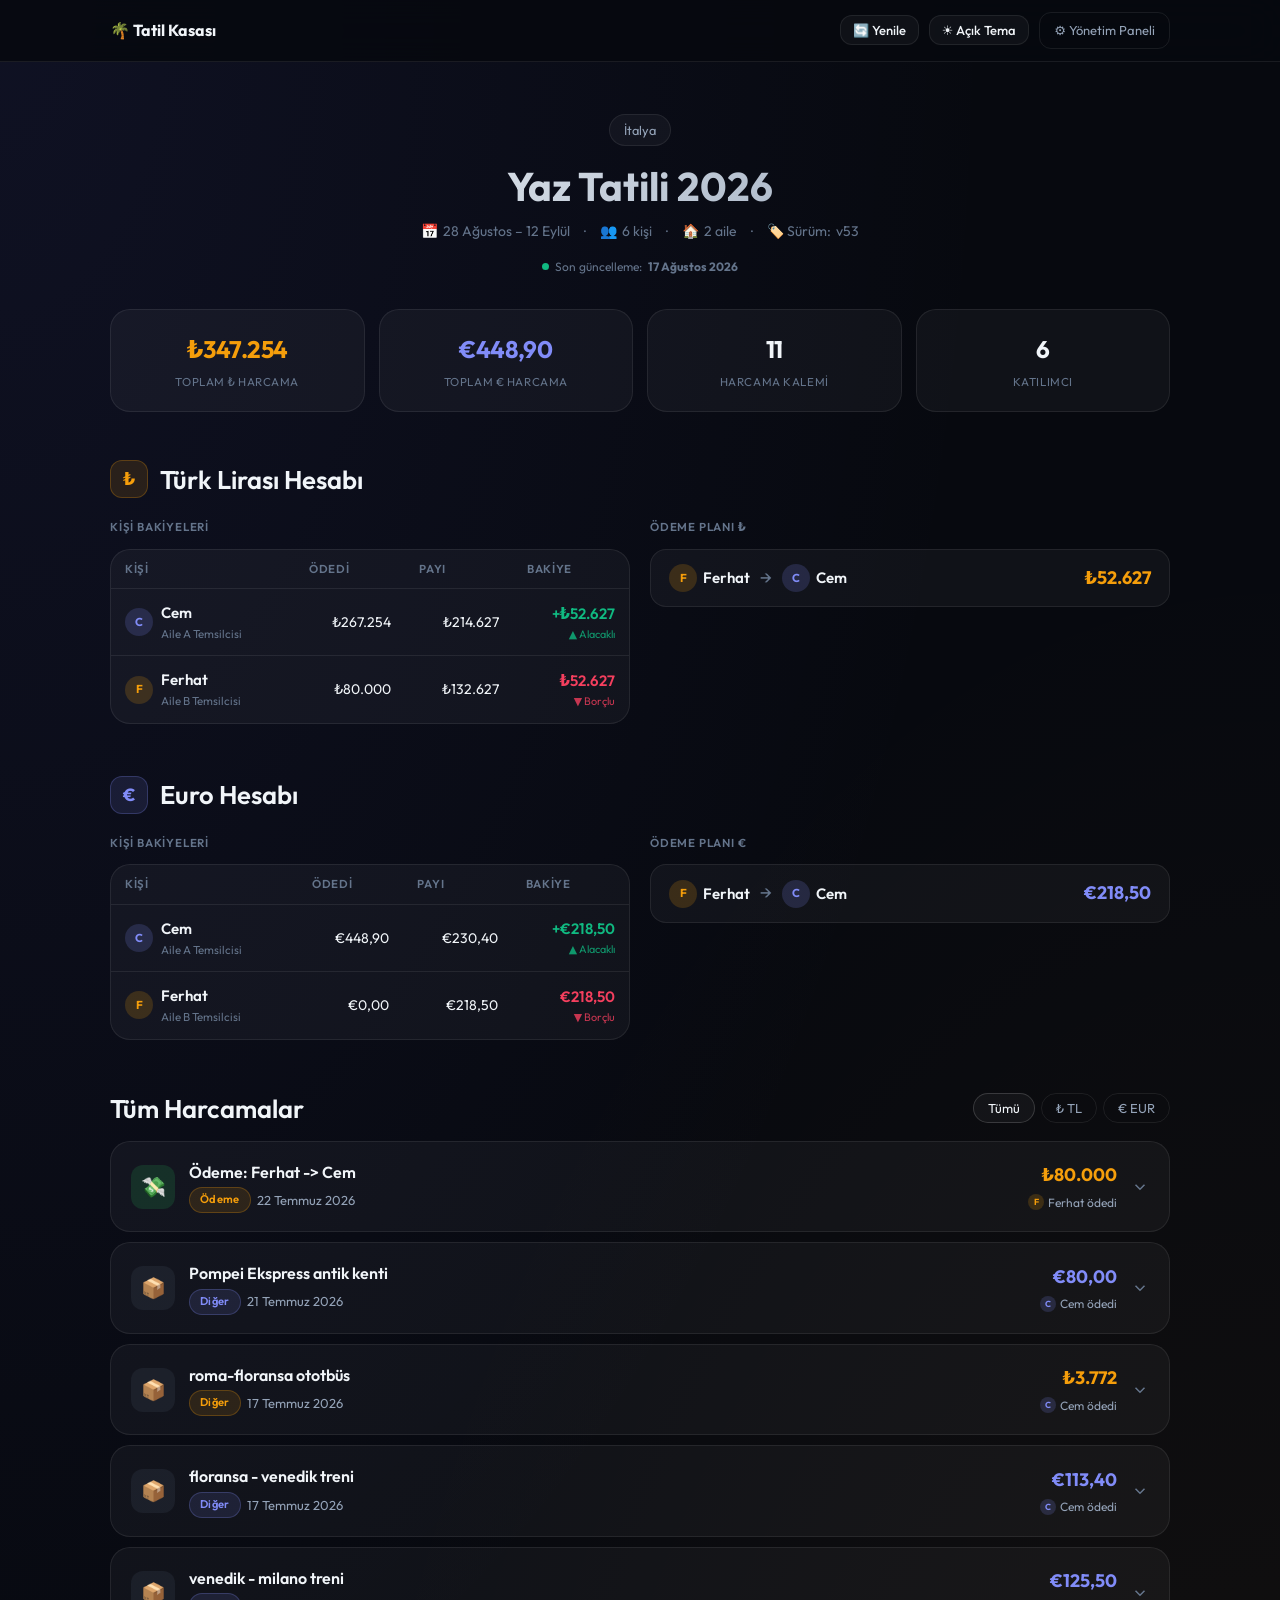
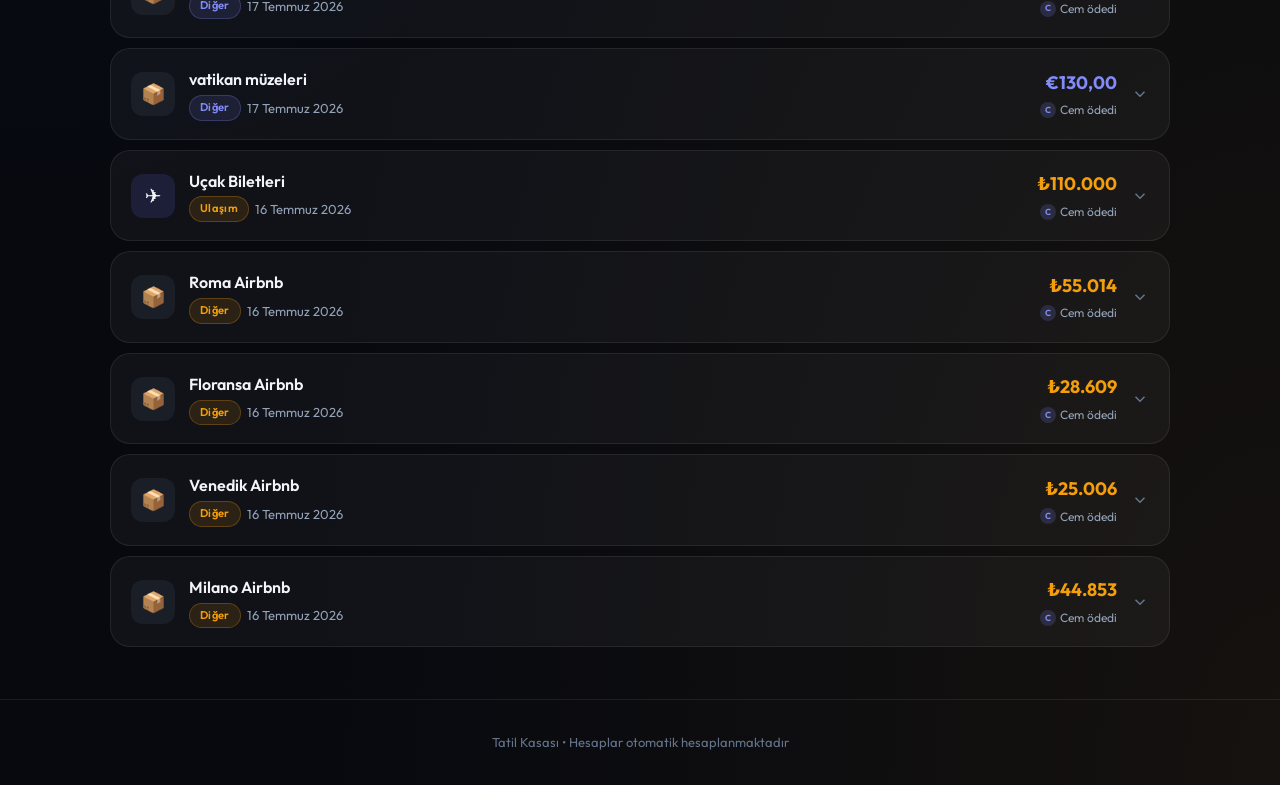
==== commit e8eaf51e: "Admin ve index sayfalarinda guvenli veri yukleme mantigi guncellendi" ====
--- a/index.html
+++ b/index.html
@@ -730,17 +730,24 @@
         if (a) adminCache = JSON.parse(a);
       } catch (e) { }
 
-      // Compare versions to find the absolute latest data
+      // Compare versions to find the absolute latest data (never prefer an empty cache over real data)
       let best = fetched;
       let source = "sunucu/dosya";
 
-      if (viewCache && (!best || (viewCache.version || 0) > (best.version || 0))) {
-        best = viewCache;
-        source = "önbellek";
-      }
-      if (adminCache && (!best || (adminCache.version || 0) > (best.version || 0))) {
-        best = adminCache;
-        source = "yerel tarayıcı kaydı";
+      if (viewCache && Array.isArray(viewCache.expenses) && viewCache.expenses.length > 0) {
+        if (!best || (viewCache.version || 0) > (best.version || 0)) {
+          best = viewCache;
+          source = "önbellek";
+        }
+      }
+      if (adminCache && Array.isArray(adminCache.expenses) && adminCache.expenses.length > 0) {
+        if (!best || (adminCache.version || 0) > (best.version || 0)) {
+          best = adminCache;
+          source = "yerel tarayıcı kaydı";
+        }
+      }
+      if (!best && fetched) {
+        best = fetched;
       }
 
       if (best) {
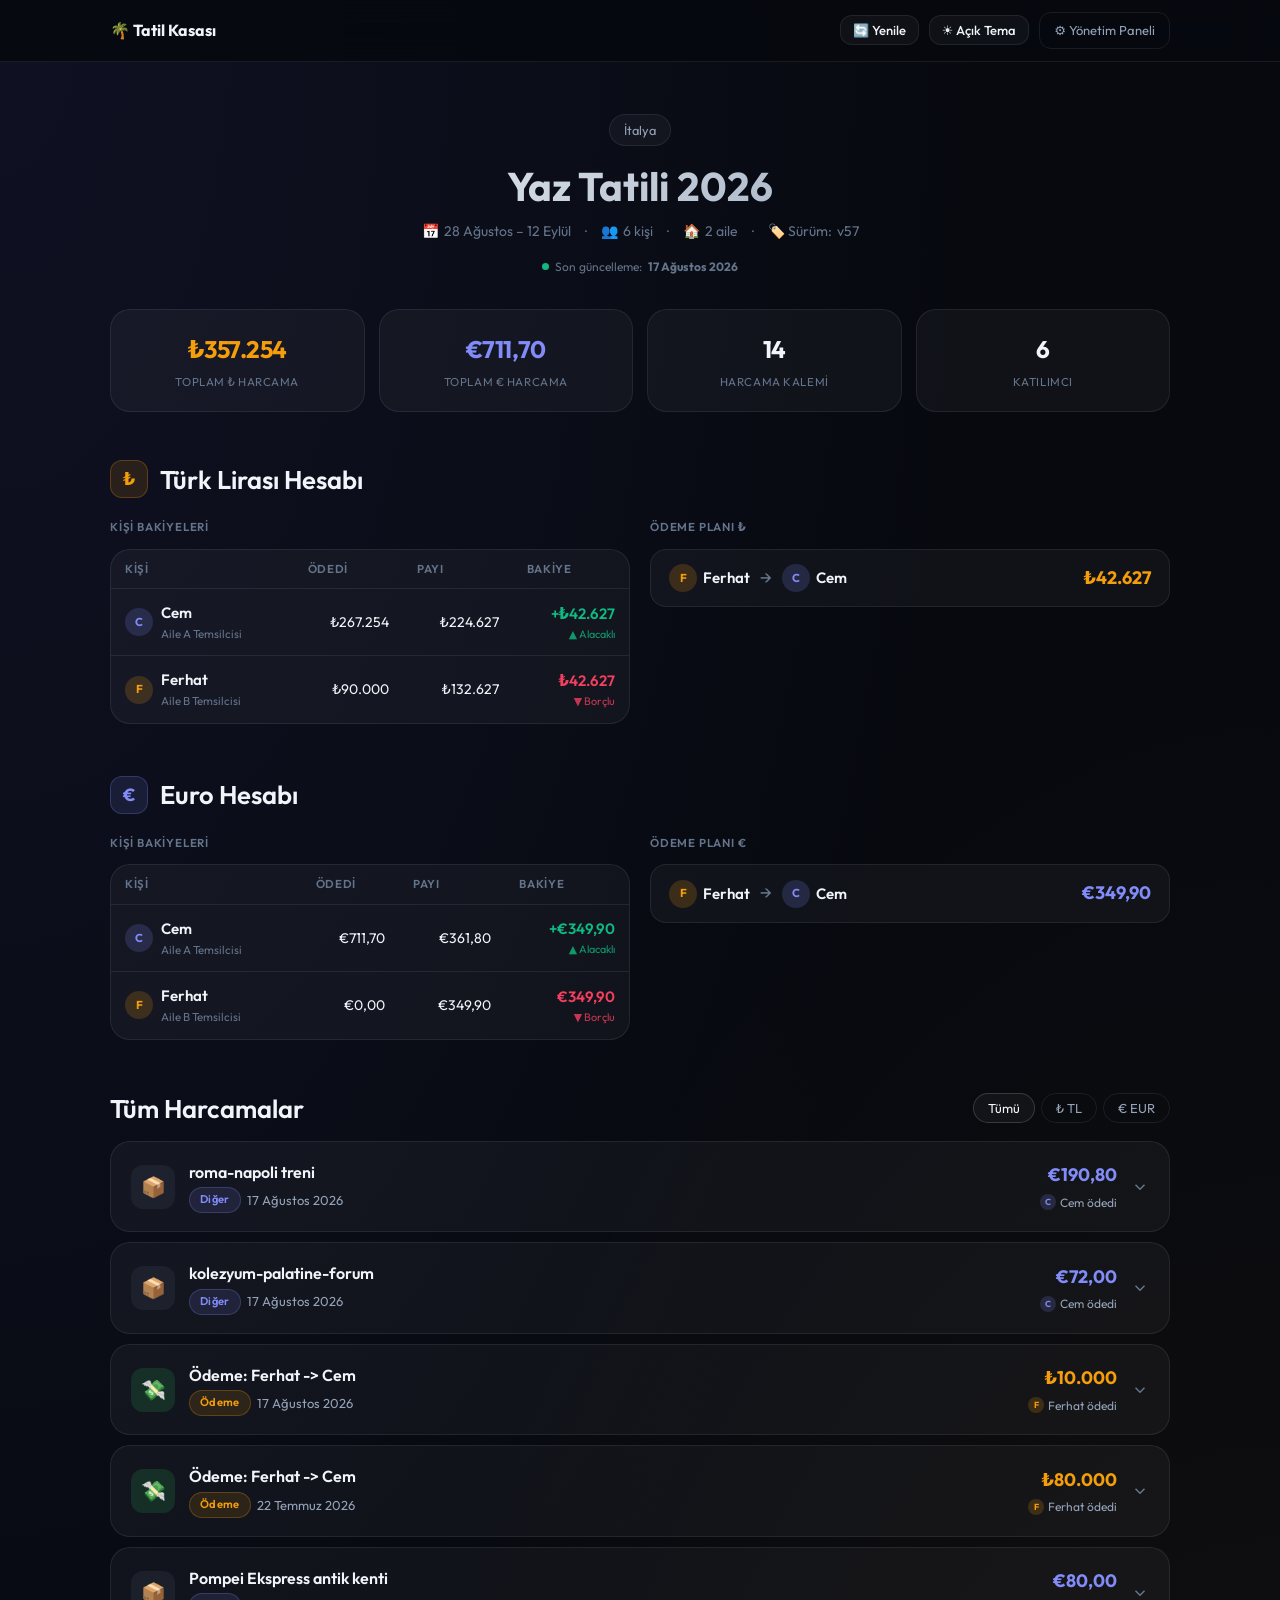
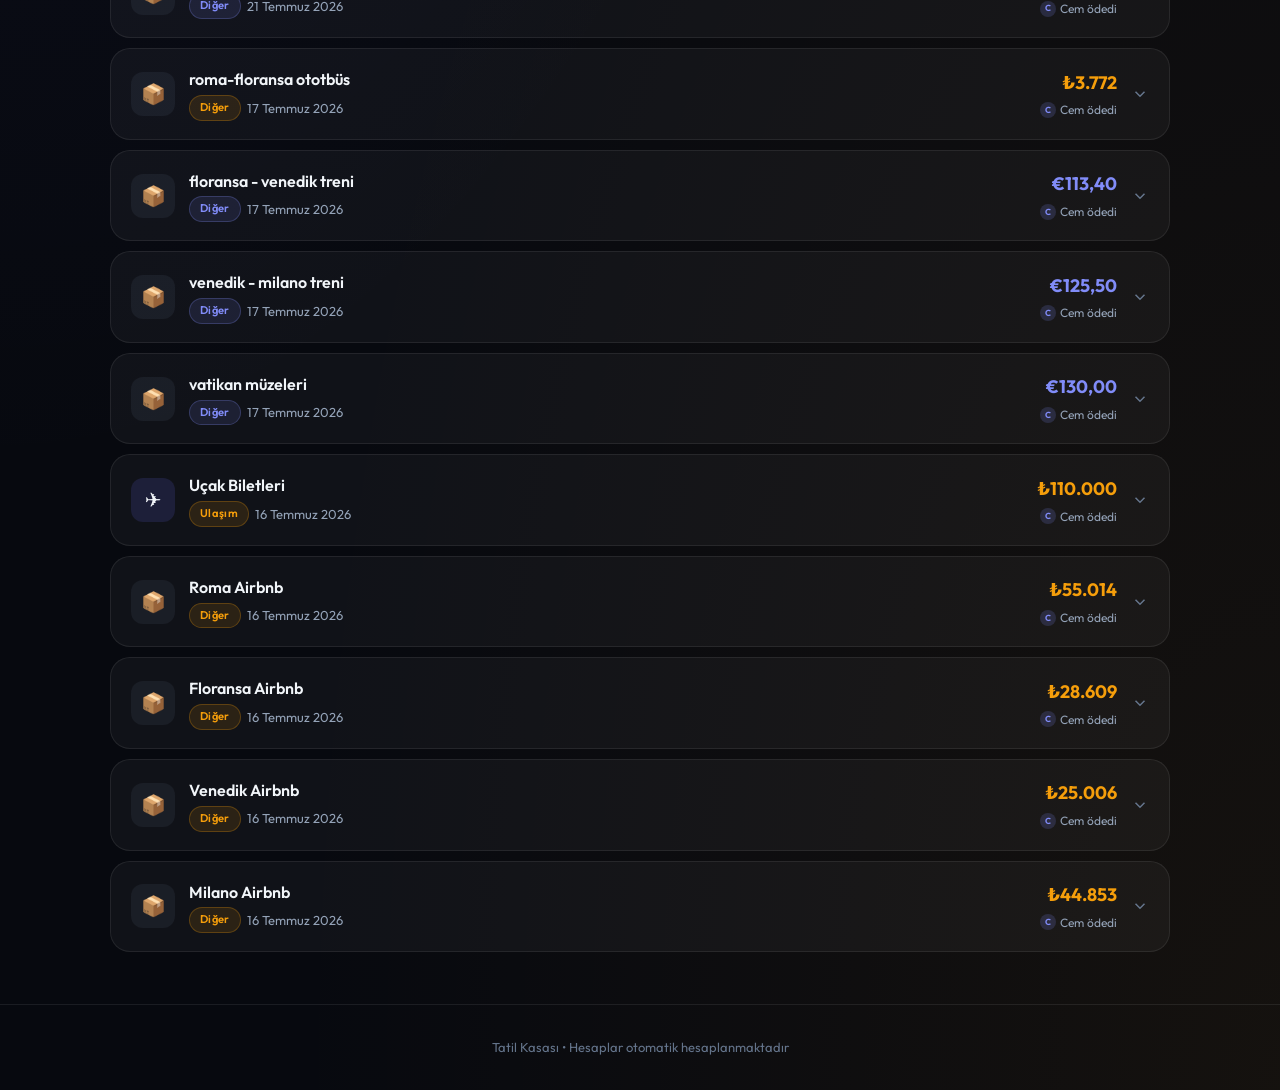
==== commit b306a690: "index.html refreshData optimize edildi" ====
--- a/index.html
+++ b/index.html
@@ -767,12 +767,8 @@
       toast('Veriler güncelleniyor...', 'info', 1500);
       try {
         const data = await loadData();
-        if (data) {
-          _data = data;
-          document.getElementById('st-loading').classList.add('hidden');
-          document.getElementById('st-error').classList.add('hidden');
-          document.getElementById('st-content').classList.remove('hidden');
-          renderAll();
+        if (data && data.persons && data.expenses) {
+          render(data);
           toast('Veriler güncellendi 🔄', 'success');
         } else {
           toast('Güncel veri bulunamadı', 'error');
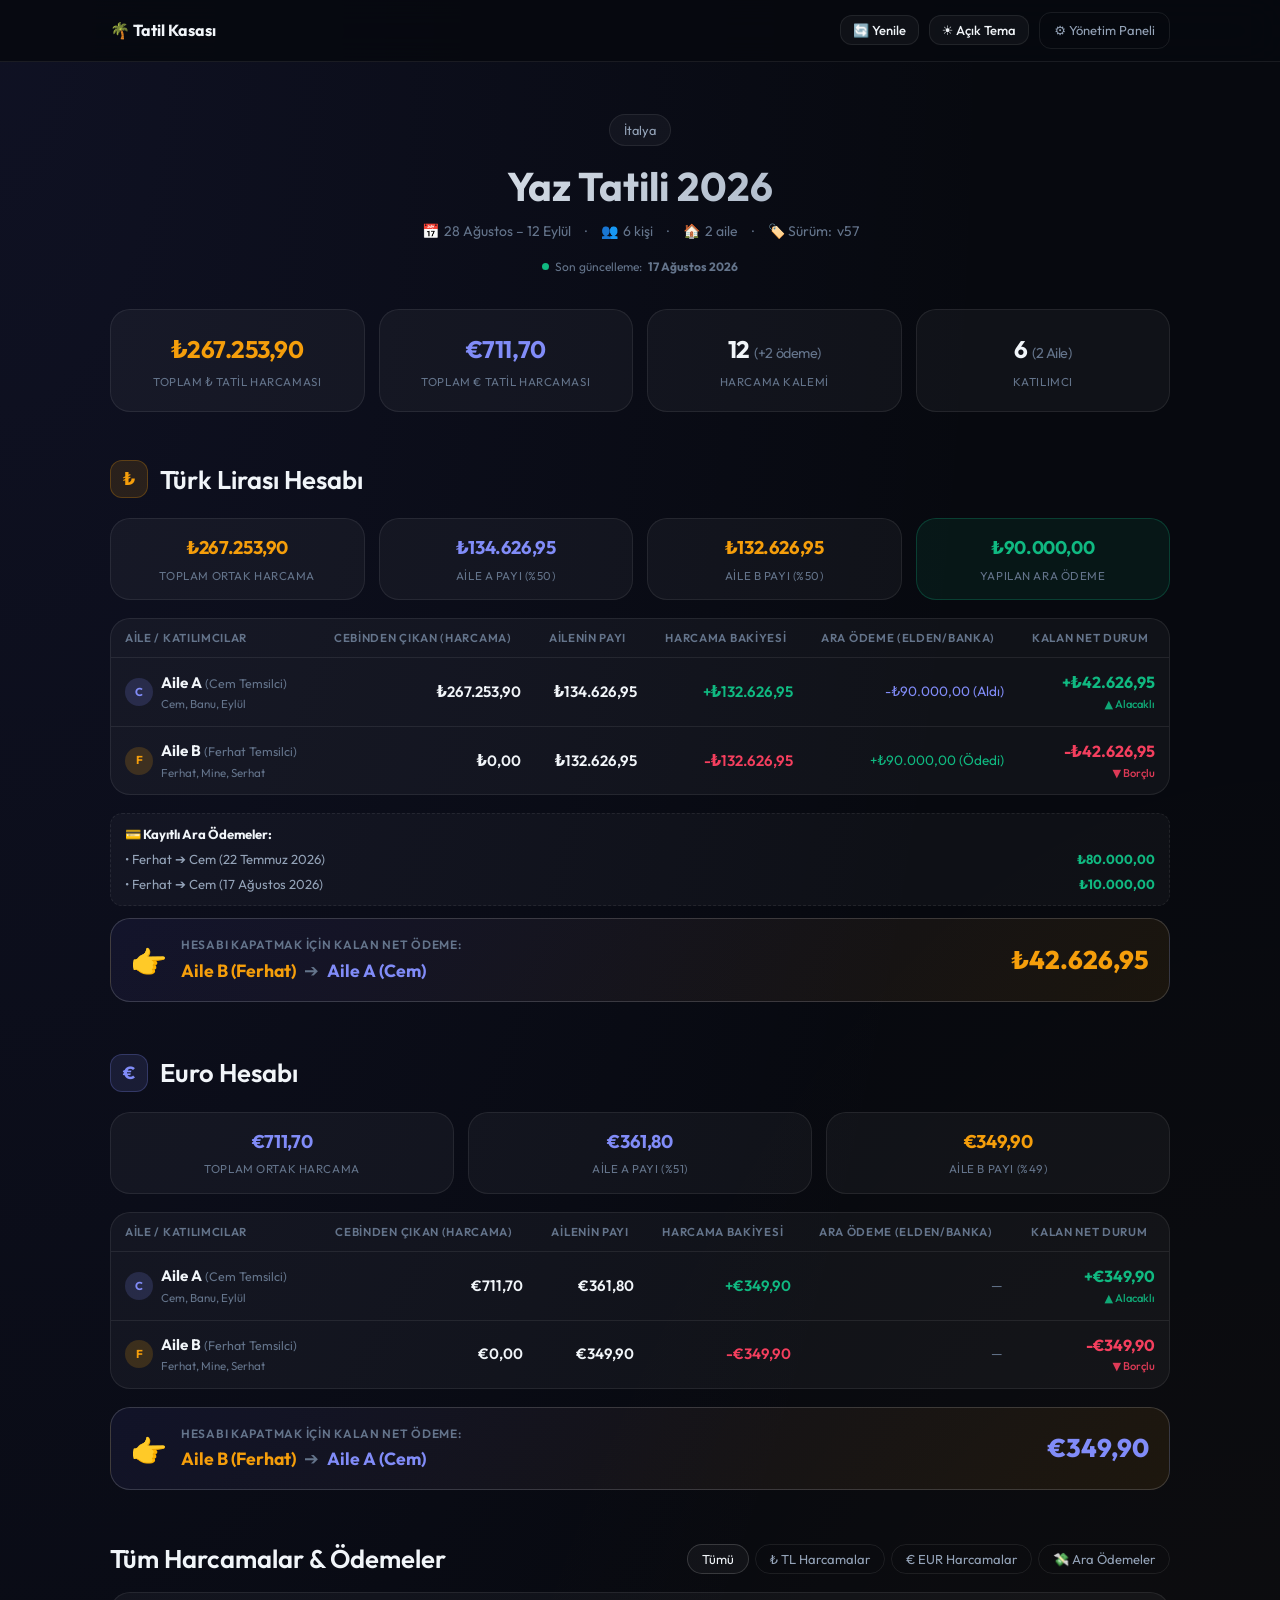
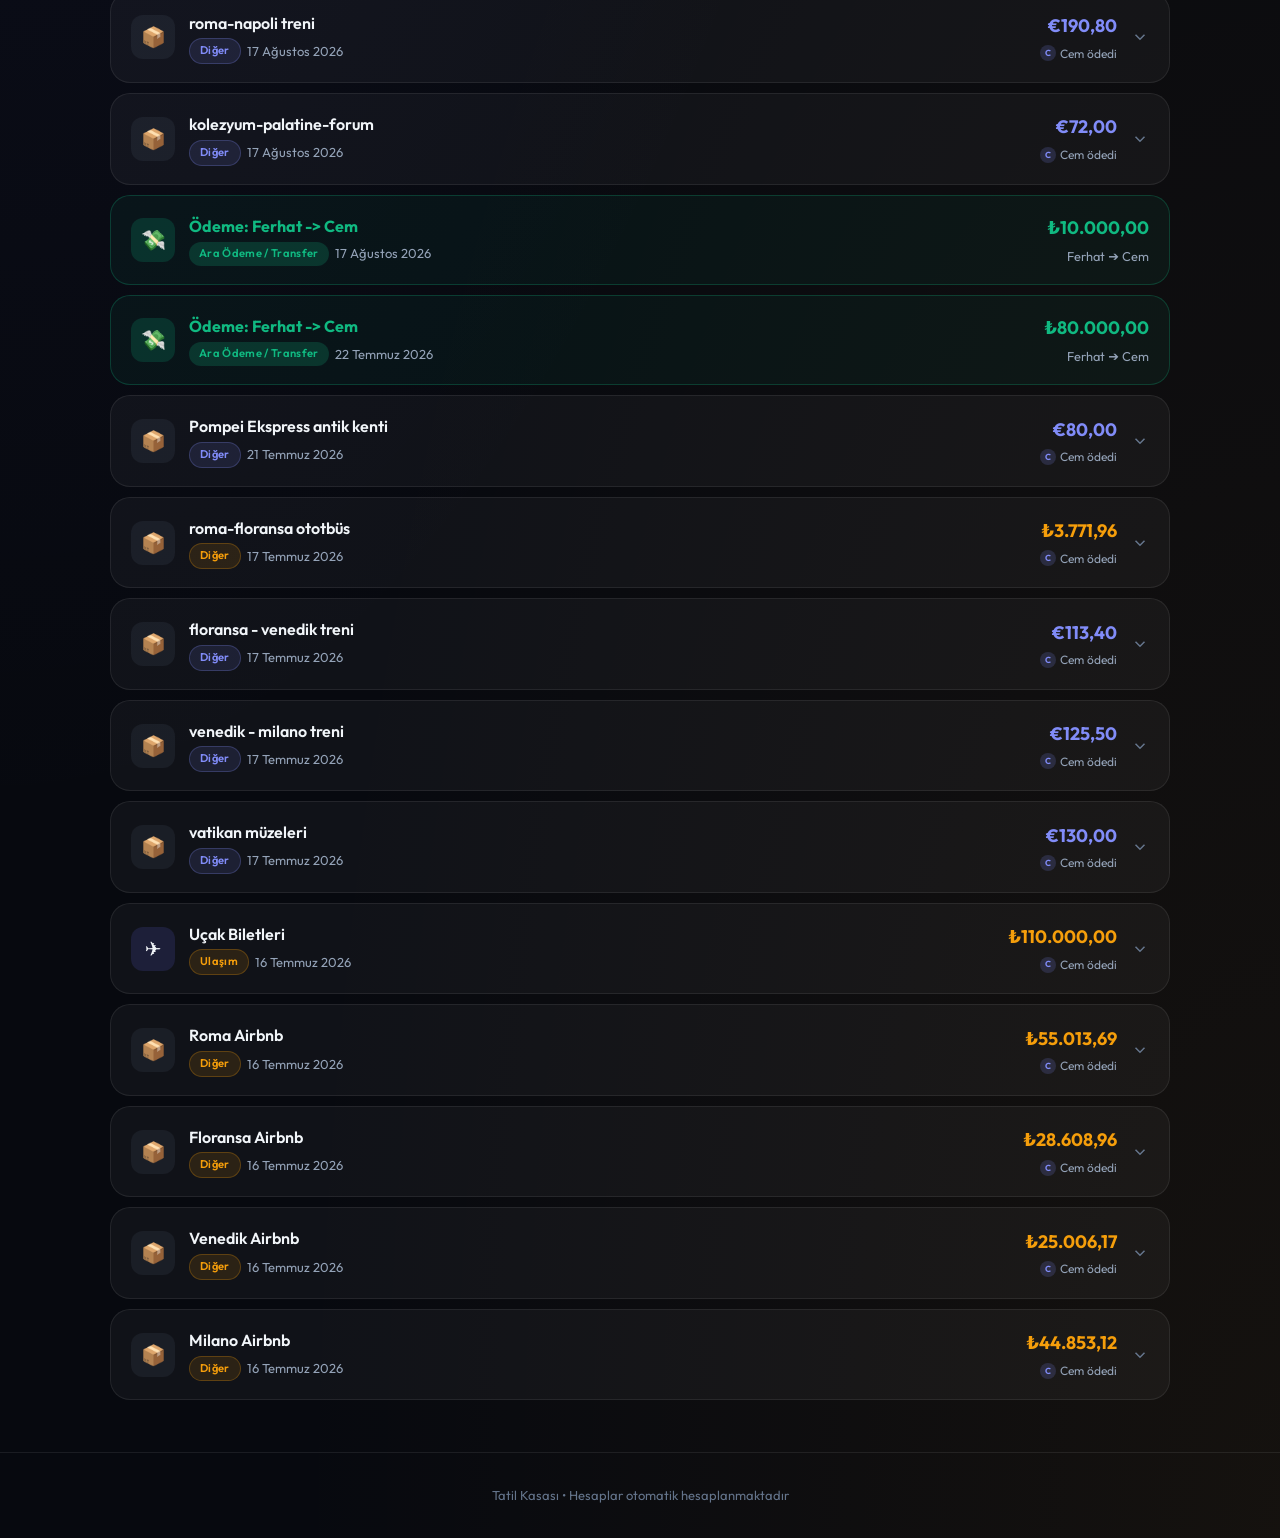
==== commit 68565aa0: "Aile bazli net hesap ozeti ve ayrik ara odeme yonetimi tamamlandi" ====
--- a/index.html
+++ b/index.html
@@ -588,33 +588,29 @@
           <div class="cur-icon cur-icon-try">₺</div>
           <h2>Türk Lirası Hesabı</h2>
         </div>
-        <div class="two-col">
-          <div>
-            <div
-              style="font-size:.72rem;font-weight:600;color:var(--text-3);text-transform:uppercase;letter-spacing:.07em;margin-bottom:12px">
-              Kişi Bakiyeleri</div>
-            <div
-              style="border-radius:var(--r-xl);border:1px solid var(--border);overflow:hidden;background:var(--glass)">
-              <table class="table" id="try-tbl">
-                <thead>
-                  <tr>
-                    <th>Kişi</th>
-                    <th class="text-right">Ödedi</th>
-                    <th class="text-right">Payı</th>
-                    <th class="text-right">Bakiye</th>
-                  </tr>
-                </thead>
-                <tbody></tbody>
-              </table>
-            </div>
-          </div>
-          <div>
-            <div
-              style="font-size:.72rem;font-weight:600;color:var(--text-3);text-transform:uppercase;letter-spacing:.07em;margin-bottom:12px">
-              Ödeme Planı ₺</div>
-            <div id="try-settle" class="settle-list"></div>
-          </div>
+
+        <!-- Summary Cards -->
+        <div class="stats-grid" id="try-summary-cards" style="margin-bottom:18px;grid-template-columns:repeat(auto-fit, minmax(200px, 1fr));"></div>
+
+        <!-- Family Table -->
+        <div style="border-radius:var(--r-xl);border:1px solid var(--border);overflow:hidden;background:var(--glass);margin-bottom:18px">
+          <table class="table" id="try-tbl">
+            <thead>
+              <tr>
+                <th>Aile / Katılımcılar</th>
+                <th class="text-right">Cebinden Çıkan (Harcama)</th>
+                <th class="text-right">Ailenin Payı</th>
+                <th class="text-right">Harcama Bakiyesi</th>
+                <th class="text-right">Ara Ödeme (Elden/Banka)</th>
+                <th class="text-right">Kalan Net Durum</th>
+              </tr>
+            </thead>
+            <tbody></tbody>
+          </table>
         </div>
+
+        <!-- Settle Callout -->
+        <div id="try-settle" style="margin-bottom:10px"></div>
       </div>
 
       <!-- EUR Section -->
@@ -623,43 +619,40 @@
           <div class="cur-icon cur-icon-eur">€</div>
           <h2>Euro Hesabı</h2>
         </div>
-        <div class="two-col">
-          <div>
-            <div
-              style="font-size:.72rem;font-weight:600;color:var(--text-3);text-transform:uppercase;letter-spacing:.07em;margin-bottom:12px">
-              Kişi Bakiyeleri</div>
-            <div
-              style="border-radius:var(--r-xl);border:1px solid var(--border);overflow:hidden;background:var(--glass)">
-              <table class="table" id="eur-tbl">
-                <thead>
-                  <tr>
-                    <th>Kişi</th>
-                    <th class="text-right">Ödedi</th>
-                    <th class="text-right">Payı</th>
-                    <th class="text-right">Bakiye</th>
-                  </tr>
-                </thead>
-                <tbody></tbody>
-              </table>
-            </div>
-          </div>
-          <div>
-            <div
-              style="font-size:.72rem;font-weight:600;color:var(--text-3);text-transform:uppercase;letter-spacing:.07em;margin-bottom:12px">
-              Ödeme Planı €</div>
-            <div id="eur-settle" class="settle-list"></div>
-          </div>
+
+        <!-- Summary Cards -->
+        <div class="stats-grid" id="eur-summary-cards" style="margin-bottom:18px;grid-template-columns:repeat(auto-fit, minmax(200px, 1fr));"></div>
+
+        <!-- Family Table -->
+        <div style="border-radius:var(--r-xl);border:1px solid var(--border);overflow:hidden;background:var(--glass);margin-bottom:18px">
+          <table class="table" id="eur-tbl">
+            <thead>
+              <tr>
+                <th>Aile / Katılımcılar</th>
+                <th class="text-right">Cebinden Çıkan (Harcama)</th>
+                <th class="text-right">Ailenin Payı</th>
+                <th class="text-right">Harcama Bakiyesi</th>
+                <th class="text-right">Ara Ödeme (Elden/Banka)</th>
+                <th class="text-right">Kalan Net Durum</th>
+              </tr>
+            </thead>
+            <tbody></tbody>
+          </table>
         </div>
+
+        <!-- Settle Callout -->
+        <div id="eur-settle" style="margin-bottom:10px"></div>
       </div>
 
       <!-- Expenses -->
       <div class="section animate-in">
         <div class="filter-row">
-          <h2>Tüm Harcamalar</h2>
+          <h2>Tüm Harcamalar & Ödemeler</h2>
           <div class="filter-btns">
             <button class="filter-btn active" data-f="all" onclick="setFilter(this,'all')">Tümü</button>
-            <button class="filter-btn" data-f="TRY" onclick="setFilter(this,'TRY')">₺ TL</button>
-            <button class="filter-btn" data-f="EUR" onclick="setFilter(this,'EUR')">€ EUR</button>
+            <button class="filter-btn" data-f="TRY" onclick="setFilter(this,'TRY')">₺ TL Harcamalar</button>
+            <button class="filter-btn" data-f="EUR" onclick="setFilter(this,'EUR')">€ EUR Harcamalar</button>
+            <button class="filter-btn" data-f="payment" onclick="setFilter(this,'payment')">💸 Ara Ödemeler</button>
           </div>
         </div>
         <div id="exp-list" style="display:flex;flex-direction:column;gap:10px"></div>
@@ -779,78 +772,139 @@
     }
 
     /* ================================================================
-       CALCULATIONS
+       CALCULATIONS (Family Settlement & Payments)
     ================================================================ */
-    function calcBalances(data, cur) {
-      const paid = {}, share = {};
-      data.persons.forEach(p => { paid[p.id] = 0; share[p.id] = 0; });
-      data.expenses.filter(e => e.currency === cur).forEach(exp => {
-        paid[exp.paidBy] = (paid[exp.paidBy] || 0) + exp.totalAmount;
-        Object.entries(exp.shares || {}).forEach(([id, s]) => {
-          share[id] = (share[id] || 0) + (+s || 0);
+    function calcFamilyBalances(data, cur) {
+      // 1. Gerçek harcamalar ile ara ödemeleri (borç transferlerini) ayır
+      const curExpenses = (data.expenses || []).filter(e => e.currency === cur && e.category !== 'payment');
+      const curPayments = (data.expenses || []).filter(e => e.currency === cur && e.category === 'payment');
+
+      const totalExpense = curExpenses.reduce((sum, e) => sum + e.totalAmount, 0);
+      const totalPayments = curPayments.reduce((sum, e) => sum + e.totalAmount, 0);
+
+      // Aileleri ve aile temsilcilerini tespit et
+      const famList = [...new Set((data.persons || []).map(p => p.family))];
+      const heads = {};
+      const famMembers = {};
+
+      famList.forEach(f => {
+        famMembers[f] = data.persons.filter(p => p.family === f);
+        heads[f] = famMembers[f][0]; // İlk kişi aile temsilcisi
+      });
+
+      const famPaid = {}, famShare = {}, famPaymentPaid = {}, famPaymentReceived = {};
+      famList.forEach(f => {
+        famPaid[f] = 0;
+        famShare[f] = 0;
+        famPaymentPaid[f] = 0;
+        famPaymentReceived[f] = 0;
+      });
+
+      // Gerçek tatil harcamaları
+      curExpenses.forEach(exp => {
+        const payer = data.persons.find(p => p.id === exp.paidBy);
+        if (payer && famPaid[payer.family] !== undefined) {
+          famPaid[payer.family] += exp.totalAmount;
+        }
+        Object.entries(exp.shares || {}).forEach(([pid, amt]) => {
+          const person = data.persons.find(p => p.id === pid);
+          if (person && famShare[person.family] !== undefined) {
+            famShare[person.family] += (+amt || 0);
+          }
         });
       });
 
-      // Find family heads (first person defined in each family group)
-      const heads = {};
-      data.persons.forEach(p => {
-        if (!heads[p.family]) {
-          heads[p.family] = p;
+      // Aileler arası ara ödemeler / borç transferleri
+      const paymentList = [];
+      curPayments.forEach(pay => {
+        const payer = data.persons.find(p => p.id === pay.paidBy);
+        const receiverId = Object.keys(pay.shares || {})[0];
+        const receiver = data.persons.find(p => p.id === receiverId);
+        const amt = pay.totalAmount || 0;
+
+        if (payer && famPaymentPaid[payer.family] !== undefined) {
+          famPaymentPaid[payer.family] += amt;
+        }
+        if (receiver && famPaymentReceived[receiver.family] !== undefined) {
+          famPaymentReceived[receiver.family] += amt;
+        }
+        if (payer && receiver) {
+          paymentList.push({
+            payer,
+            receiver,
+            amt,
+            title: pay.title,
+            date: pay.date,
+            notes: pay.notes
+          });
         }
       });
 
-      // Aggregate paid and share under family heads
-      const headPaid = {}, headShare = {}, headNet = {};
-      Object.keys(heads).forEach(fam => {
-        const headId = heads[fam].id;
-        headPaid[headId] = 0;
-        headShare[headId] = 0;
+      // Net bakiyeler
+      const famInitialBalance = {}; // Harcamadan doğan bakiye = Paid - Share
+      const famNetBalance = {};     // Kalan net borç/alacak = Initial + (Ödenen Ara Ödeme - Alınan Ara Ödeme)
+      
+      famList.forEach(f => {
+        famInitialBalance[f] = famPaid[f] - famShare[f];
+        famNetBalance[f] = famInitialBalance[f] + (famPaymentPaid[f] - famPaymentReceived[f]);
       });
 
-      data.persons.forEach(p => {
-        const headId = heads[p.family].id;
-        headPaid[headId] += paid[p.id] || 0;
-        headShare[headId] += share[p.id] || 0;
+      // Kalan borç kapatma transferleri
+      const cred = [], debt = [];
+      famList.forEach(f => {
+        const head = heads[f];
+        const net = famNetBalance[f];
+        if (net > 0.5) cred.push({ fam: f, head, amt: net });
+        if (net < -0.5) debt.push({ fam: f, head, amt: -net });
       });
 
-      Object.keys(heads).forEach(fam => {
-        const headId = heads[fam].id;
-        headNet[headId] = headPaid[headId] - headShare[headId];
-      });
-
-      return { paid: headPaid, share: headShare, net: headNet, heads };
-    }
-
-    function settlement(net, persons) {
-      const cred = [], debt = [];
-      Object.entries(net).forEach(([id, b]) => {
-        const name = persons.find(p => p.id === id)?.name || id;
-        if (b > 0.5) cred.push({ id, name, amt: b });
-        if (b < -0.5) debt.push({ id, name, amt: -b });
-      });
       cred.sort((a, b) => b.amt - a.amt);
       debt.sort((a, b) => b.amt - a.amt);
+
       const c = cred.map(x => ({ ...x })), d = debt.map(x => ({ ...x }));
-      const out = [];
+      const remainingTransfers = [];
       let i = 0, j = 0;
       while (i < c.length && j < d.length) {
         const amt = Math.min(c[i].amt, d[j].amt);
-        if (amt > 0.5) out.push({ fromId: d[j].id, from: d[j].name, toId: c[i].id, to: c[i].name, amt: Math.round(amt * 100) / 100 });
+        if (amt > 0.5) {
+          remainingTransfers.push({
+            fromFam: d[j].fam,
+            fromHead: d[j].head,
+            toFam: c[i].fam,
+            toHead: c[i].head,
+            amt: Math.round(amt * 100) / 100
+          });
+        }
         c[i].amt -= amt; d[j].amt -= amt;
         if (c[i].amt < 0.5) i++;
         if (d[j].amt < 0.5) j++;
       }
-      return out;
+
+      return {
+        totalExpense,
+        totalPayments,
+        famList,
+        heads,
+        famMembers,
+        famPaid,
+        famShare,
+        famPaymentPaid,
+        famPaymentReceived,
+        famInitialBalance,
+        famNetBalance,
+        paymentList,
+        remainingTransfers
+      };
     }
 
     /* ================================================================
        FORMATTING
     ================================================================ */
-    const fmtTRY = n => new Intl.NumberFormat('tr-TR', { style: 'currency', currency: 'TRY', maximumFractionDigits: 0 }).format(n);
+    const fmtTRY = n => new Intl.NumberFormat('tr-TR', { style: 'currency', currency: 'TRY', maximumFractionDigits: 2 }).format(n);
     const fmtEUR = n => new Intl.NumberFormat('tr-TR', { style: 'currency', currency: 'EUR', maximumFractionDigits: 2 }).format(n);
     const fmt = (n, cur) => cur === 'TRY' ? fmtTRY(n) : fmtEUR(n);
     const fmtDate = d => d ? new Date(d).toLocaleDateString('tr-TR', { day: 'numeric', month: 'long', year: 'numeric' }) : '—';
-    const initials = name => name.split(' ').map(w => w[0]).join('').toUpperCase().slice(0, 2);
+    const initials = name => (name || '').split(' ').map(w => w[0]).join('').toUpperCase().slice(0, 2);
     const famOf = f => FAM[f] || FAM._;
 
     /* ================================================================
@@ -882,108 +936,210 @@
     }
 
     function renderStats(d) {
-      const tryTot = d.expenses.filter(e => e.currency === 'TRY').reduce((s, e) => s + e.totalAmount, 0);
-      const eurTot = d.expenses.filter(e => e.currency === 'EUR').reduce((s, e) => s + e.totalAmount, 0);
+      const realTRY = d.expenses.filter(e => e.currency === 'TRY' && e.category !== 'payment').reduce((s, e) => s + e.totalAmount, 0);
+      const realEUR = d.expenses.filter(e => e.currency === 'EUR' && e.category !== 'payment').reduce((s, e) => s + e.totalAmount, 0);
+      const realExpCount = d.expenses.filter(e => e.category !== 'payment').length;
+      const payCount = d.expenses.filter(e => e.category === 'payment').length;
+
       document.getElementById('stats-grid').innerHTML = `
-    <div class="stat-card">
-      <div class="stat-value" style="color:var(--try)">${fmtTRY(tryTot)}</div>
-      <div class="stat-label">Toplam ₺ Harcama</div>
-    </div>
-    <div class="stat-card">
-      <div class="stat-value" style="color:var(--eur)">${fmtEUR(eurTot)}</div>
-      <div class="stat-label">Toplam € Harcama</div>
-    </div>
-    <div class="stat-card">
-      <div class="stat-value">${d.expenses.length}</div>
-      <div class="stat-label">Harcama Kalemi</div>
-    </div>
-    <div class="stat-card">
-      <div class="stat-value">${d.persons?.length || 0}</div>
-      <div class="stat-label">Katılımcı</div>
-    </div>`;
+        <div class="stat-card">
+          <div class="stat-value" style="color:var(--try)">${fmtTRY(realTRY)}</div>
+          <div class="stat-label">Toplam ₺ Tatil Harcaması</div>
+        </div>
+        <div class="stat-card">
+          <div class="stat-value" style="color:var(--eur)">${fmtEUR(realEUR)}</div>
+          <div class="stat-label">Toplam € Tatil Harcaması</div>
+        </div>
+        <div class="stat-card">
+          <div class="stat-value">${realExpCount} <span style="font-size:0.9rem;font-weight:400;color:var(--text-3)">${payCount > 0 ? '(+' + payCount + ' ödeme)' : ''}</span></div>
+          <div class="stat-label">Harcama Kalemi</div>
+        </div>
+        <div class="stat-card">
+          <div class="stat-value">${d.persons?.length || 0} <span style="font-size:0.9rem;font-weight:400;color:var(--text-3)">(${[...new Set(d.persons.map(p=>p.family))].length} Aile)</span></div>
+          <div class="stat-label">Katılımcı</div>
+        </div>`;
     }
 
     function renderCurrency(d, cur) {
       const has = d.expenses.some(e => e.currency === cur);
       const secId = cur === 'TRY' ? 'try-section' : 'eur-section';
       if (!has) { document.getElementById(secId).classList.add('hidden'); return; }
-
-      const { paid, share, net, heads } = calcBalances(d, cur);
+      document.getElementById(secId).classList.remove('hidden');
+
+      const calc = calcFamilyBalances(d, cur);
       const isTRY = cur === 'TRY';
 
-      // Balance table (Showing only Family Representatives/Heads)
+      // 1. Summary Cards Row
+      const cardsId = isTRY ? 'try-summary-cards' : 'eur-summary-cards';
+      const cardsEl = document.getElementById(cardsId);
+      if (cardsEl) {
+        let famSharesHTML = calc.famList.map(f => {
+          const fam = famOf(f);
+          const share = calc.famShare[f] || 0;
+          const pct = calc.totalExpense > 0 ? Math.round((share / calc.totalExpense) * 100) : 0;
+          return `<div class="stat-card" style="padding:14px">
+            <div class="stat-value" style="font-size:1.15rem;color:${fam.color}">${fmt(share, cur)}</div>
+            <div class="stat-label">${fam.label} Payı (%${pct})</div>
+          </div>`;
+        }).join('');
+
+        cardsEl.innerHTML = `
+          <div class="stat-card" style="padding:14px">
+            <div class="stat-value" style="font-size:1.15rem;color:var(--${isTRY ? 'try' : 'eur'})">${fmt(calc.totalExpense, cur)}</div>
+            <div class="stat-label">Toplam Ortak Harcama</div>
+          </div>
+          ${famSharesHTML}
+          ${calc.totalPayments > 0 ? `
+          <div class="stat-card" style="padding:14px;background:rgba(16,185,129,0.08);border-color:rgba(16,185,129,0.25)">
+            <div class="stat-value" style="font-size:1.15rem;color:#10B981">${fmt(calc.totalPayments, cur)}</div>
+            <div class="stat-label">Yapılan Ara Ödeme</div>
+          </div>` : ''}`;
+      }
+
+      // 2. Family Table
       const tblId = isTRY ? 'try-tbl' : 'eur-tbl';
-      document.querySelector('#' + tblId + ' tbody').innerHTML = Object.values(heads).map(head => {
-        const fam = famOf(head.family);
-        const n = net[head.id] || 0;
-        const cls = n > 0.5 ? 'bal-pos' : n < -0.5 ? 'bal-neg' : 'bal-zer';
-        const lbl = n > 0.5 ? '▲ Alacaklı' : n < -0.5 ? '▼ Borçlu' : '— Denkler';
+      document.querySelector('#' + tblId + ' tbody').innerHTML = calc.famList.map(f => {
+        const fam = famOf(f);
+        const head = calc.heads[f];
+        const membersStr = (calc.famMembers[f] || []).map(m => m.name).join(', ');
+        const paid = calc.famPaid[f] || 0;
+        const share = calc.famShare[f] || 0;
+        const initial = calc.famInitialBalance[f] || 0;
+        const net = calc.famNetBalance[f] || 0;
+        const payPaid = calc.famPaymentPaid[f] || 0;
+        const payRec = calc.famPaymentReceived[f] || 0;
+        const netPayment = payPaid - payRec;
+
+        const netCls = net > 0.5 ? 'bal-pos' : net < -0.5 ? 'bal-neg' : 'bal-zer';
+        const netLbl = net > 0.5 ? '▲ Alacaklı' : net < -0.5 ? '▼ Borçlu' : '— Hesap Denk';
+
         return `<tr>
-      <td><div class="person-cell">
-        <div class="avatar avatar-sm" style="background:${fam.bg};color:${fam.color}">${initials(head.name)}</div>
-        <div>
-          <div style="font-weight:600">${head.name}</div>
-          <div style="font-size:.72rem;color:var(--text-3)">${fam.label} Temsilcisi</div>
-        </div>
-      </div></td>
-      <td class="text-right" style="font-size:.875rem">${fmt(paid[head.id] || 0, cur)}</td>
-      <td class="text-right" style="font-size:.875rem">${fmt(share[head.id] || 0, cur)}</td>
-      <td class="text-right ${cls}">
-        <div>${n > 0.5 ? '+' : ''}${fmt(Math.abs(n), cur)}</div>
-        <div style="font-size:.68rem;font-weight:400;opacity:.8">${lbl}</div>
-      </td>
-    </tr>`;
+          <td>
+            <div class="person-cell">
+              <div class="avatar avatar-sm" style="background:${fam.bg};color:${fam.color}">${initials(head?.name || fam.label)}</div>
+              <div>
+                <div style="font-weight:700;font-size:0.95rem">${fam.label} <span style="font-size:0.78rem;font-weight:400;color:var(--text-3)">(${head?.name} Temsilci)</span></div>
+                <div style="font-size:.72rem;color:var(--text-3)">${membersStr}</div>
+              </div>
+            </div>
+          </td>
+          <td class="text-right" style="font-weight:600">${fmt(paid, cur)}</td>
+          <td class="text-right" style="font-weight:600">${fmt(share, cur)}</td>
+          <td class="text-right" style="font-weight:600;color:${initial > 0.5 ? 'var(--green)' : initial < -0.5 ? 'var(--red)' : 'var(--text-3)'}">
+            ${initial > 0.5 ? '+' : ''}${fmt(initial, cur)}
+          </td>
+          <td class="text-right" style="font-size:0.85rem">
+            ${netPayment > 0.5 ? `<span style="color:#10B981">+${fmt(netPayment, cur)} (Ödedi)</span>` : netPayment < -0.5 ? `<span style="color:#818CF8">${fmt(netPayment, cur)} (Aldı)</span>` : '<span style="color:var(--text-3)">—</span>'}
+          </td>
+          <td class="text-right ${netCls}" style="font-size:1rem;font-weight:700">
+            <div>${net > 0.5 ? '+' : ''}${fmt(net, cur)}</div>
+            <div style="font-size:.7rem;font-weight:500;opacity:.9">${netLbl}</div>
+          </td>
+        </tr>`;
       }).join('');
 
-      // Settlement (Only between Family Representatives/Heads)
+      // 3. Settle Callout (Ödeme Planı & Son Durum)
       const settleId = isTRY ? 'try-settle' : 'eur-settle';
-      const transfers = settlement(net, Object.values(heads));
       const el = document.getElementById(settleId);
 
-      if (!transfers.length) {
-        el.innerHTML = `<div class="settle-empty">
-      <div style="font-size:1.5rem">✅</div>
-      <div>Herkes hesabını tamamlamış!</div>
-    </div>`;
+      let paymentsListHTML = '';
+      if (calc.paymentList.length > 0) {
+        paymentsListHTML = `
+          <div style="margin-bottom:12px;font-size:0.82rem;color:var(--text-2);background:rgba(255,255,255,0.03);padding:10px 14px;border-radius:var(--r-md);border:1px dashed var(--border)">
+            <strong style="color:var(--text-1)">💳 Kayıtlı Ara Ödemeler:</strong>
+            ${calc.paymentList.map(p => `
+              <div style="margin-top:4px;display:flex;align-items:center;justify-content:space-between">
+                <span>• ${p.payer.name} ➔ ${p.receiver.name} (${fmtDate(p.date)}${p.notes ? ' - ' + p.notes : ''})</span>
+                <strong style="color:#10B981">${fmt(p.amt, cur)}</strong>
+              </div>
+            `).join('')}
+          </div>`;
+      }
+
+      if (!calc.remainingTransfers.length) {
+        el.innerHTML = `
+          ${paymentsListHTML}
+          <div class="settle-empty" style="background:rgba(16,185,129,0.08);border:1px solid rgba(16,185,129,0.25);border-radius:var(--r-lg);padding:18px">
+            <div style="font-size:1.75rem">🎉</div>
+            <div style="font-weight:700;font-size:1.05rem;color:#10B981">Hesaplar Tamamen Kapatılmış / Denk!</div>
+            <div style="font-size:0.825rem;color:var(--text-3);margin-top:2px">Kimin kime borcu varsa ödenmiş, hiçbir açık bakiye kalmamıştır.</div>
+          </div>`;
         return;
       }
 
-      el.innerHTML = transfers.map((t, i) => {
-        const fromFam = famOf(d.persons.find(p => p.id === t.fromId)?.family);
-        const toFam = famOf(d.persons.find(p => p.id === t.toId)?.family);
-        return `<div class="transfer-row animate-in" style="animation-delay:${i * 60}ms">
-      <div class="transfer-from-to">
-        <div class="transfer-person">
-          <div class="avatar avatar-sm" style="background:${fromFam.bg};color:${fromFam.color}">${initials(t.from)}</div>
-          ${t.from}
-        </div>
-        <span class="transfer-arrow">→</span>
-        <div class="transfer-person">
-          <div class="avatar avatar-sm" style="background:${toFam.bg};color:${toFam.color}">${initials(t.to)}</div>
-          ${t.to}
-        </div>
-      </div>
-      <div class="transfer-amount" style="color:var(--${isTRY ? 'try' : 'eur'})">${fmt(t.amt, cur)}</div>
-    </div>`;
-      }).join('');
+      el.innerHTML = `
+        ${paymentsListHTML}
+        <div style="display:flex;flex-direction:column;gap:10px">
+          ${calc.remainingTransfers.map(t => {
+            const fromFam = famOf(t.fromFam);
+            const toFam = famOf(t.toFam);
+            return `
+              <div class="transfer-row animate-in" style="background:linear-gradient(135deg, rgba(99,102,241,0.08) 0%, rgba(245,158,11,0.08) 100%);border:1.5px solid var(--border-hover);padding:16px 20px;border-radius:var(--r-xl);align-items:center;">
+                <div style="display:flex;align-items:center;gap:14px;flex-wrap:wrap">
+                  <div style="font-size:1.8rem">👉</div>
+                  <div>
+                    <div style="font-size:0.75rem;color:var(--text-3);text-transform:uppercase;font-weight:600;letter-spacing:0.06em">Hesabı Kapatmak İçin Kalan Net Ödeme:</div>
+                    <div style="font-size:1.1rem;font-weight:700;color:var(--text-1);margin-top:2px;display:flex;align-items:center;gap:8px">
+                      <span style="color:${fromFam.color}">${fromFam.label} (${t.fromHead.name})</span>
+                      <span style="color:var(--text-3)">➔</span>
+                      <span style="color:${toFam.color}">${toFam.label} (${t.toHead.name})</span>
+                    </div>
+                  </div>
+                </div>
+                <div style="font-size:1.6rem;font-weight:800;color:var(--${isTRY ? 'try' : 'eur'})">
+                  ${fmt(t.amt, cur)}
+                </div>
+              </div>`;
+          }).join('')}
+        </div>`;
     }
 
     function renderExpenses() {
       if (!_data) return;
-      const list = _filter === 'all' ? _data.expenses : _data.expenses.filter(e => e.currency === _filter);
+      let list = _data.expenses || [];
+      if (_filter === 'TRY') list = list.filter(e => e.currency === 'TRY' && e.category !== 'payment');
+      else if (_filter === 'EUR') list = list.filter(e => e.currency === 'EUR' && e.category !== 'payment');
+      else if (_filter === 'payment') list = list.filter(e => e.category === 'payment');
+
       const sorted = [...list].sort((a, b) => new Date(b.date) - new Date(a.date));
       const el = document.getElementById('exp-list');
 
       if (!sorted.length) {
-        el.innerHTML = `<div style="text-align:center;padding:40px;color:var(--text-3)">Harcama bulunamadı.</div>`;
+        el.innerHTML = `<div style="text-align:center;padding:40px;color:var(--text-3)">Bu kategoride harcama bulunamadı.</div>`;
         return;
       }
 
       el.innerHTML = sorted.map((exp, i) => {
+        const isPayment = exp.category === 'payment';
         const cat = CAT[exp.category] || CAT.other;
         const payer = _data.persons.find(p => p.id === exp.paidBy);
         const payFam = famOf(payer?.family);
         const isTRY = exp.currency === 'TRY';
+
+        if (isPayment) {
+          const receiverId = Object.keys(exp.shares || {})[0];
+          const receiver = _data.persons.find(p => p.id === receiverId);
+          const recFam = famOf(receiver?.family);
+          return `<div class="exp-card animate-in" style="animation-delay:${i * 35}ms;background:rgba(16,185,129,0.06);border:1px solid rgba(16,185,129,0.25)">
+            <div class="exp-head">
+              <div class="exp-icon" style="background:rgba(16,185,129,0.18)">💸</div>
+              <div class="exp-info">
+                <div class="exp-title" style="color:#10B981;font-weight:700">${exp.title}</div>
+                <div class="exp-meta">
+                  <span class="badge" style="background:rgba(16,185,129,0.2);color:#10B981;font-size:.7rem">Ara Ödeme / Transfer</span>
+                  ${fmtDate(exp.date)}
+                </div>
+              </div>
+              <div class="exp-right">
+                <div class="exp-amount" style="color:#10B981">${fmt(exp.totalAmount, exp.currency)}</div>
+                <div class="exp-payer" style="font-size:0.8rem">
+                  ${payer?.name || '?'} ➔ ${receiver?.name || '?'}
+                </div>
+              </div>
+            </div>
+            ${exp.notes ? `<div class="exp-body" style="padding-top:8px"><div class="exp-note">💬 ${exp.notes}</div></div>` : ''}
+          </div>`;
+        }
 
         const shareItems = Object.entries(exp.shares || {}).map(([pid, s]) => {
           const p = _data.persons.find(x => x.id === pid);
@@ -991,39 +1147,39 @@
           const f = famOf(p.family);
           const val = +s || 0;
           return `<div class="share-item">
-        <div class="share-person">
-          <div class="avatar" style="width:20px;height:20px;font-size:.6rem;background:${f.bg};color:${f.color}">${initials(p.name)}</div>
-          <span class="share-name">${p.name}</span>
-        </div>
-        <div class="share-amt" style="${val === 0 ? 'color:var(--text-3)' : ''}">${fmt(val, exp.currency)}</div>
-      </div>`;
+            <div class="share-person">
+              <div class="avatar" style="width:20px;height:20px;font-size:.6rem;background:${f.bg};color:${f.color}">${initials(p.name)}</div>
+              <span class="share-name">${p.name}</span>
+            </div>
+            <div class="share-amt" style="${val === 0 ? 'color:var(--text-3)' : ''}">${fmt(val, exp.currency)}</div>
+          </div>`;
         }).join('');
 
         return `<div class="exp-card animate-in" style="animation-delay:${i * 35}ms" onclick="toggleExp(this)">
-      <div class="exp-head">
-        <div class="exp-icon" style="background:${cat.bg}">${cat.icon}</div>
-        <div class="exp-info">
-          <div class="exp-title">${exp.title}</div>
-          <div class="exp-meta">
-            <span class="badge ${isTRY ? 'badge-try' : 'badge-eur'}" style="font-size:.7rem">${cat.label}</span>
-            ${fmtDate(exp.date)}
+          <div class="exp-head">
+            <div class="exp-icon" style="background:${cat.bg}">${cat.icon}</div>
+            <div class="exp-info">
+              <div class="exp-title">${exp.title}</div>
+              <div class="exp-meta">
+                <span class="badge ${isTRY ? 'badge-try' : 'badge-eur'}" style="font-size:.7rem">${cat.label}</span>
+                ${fmtDate(exp.date)}
+              </div>
+            </div>
+            <div class="exp-right">
+              <div class="exp-amount" style="color:var(--${isTRY ? 'try' : 'eur'})">${fmt(exp.totalAmount, exp.currency)}</div>
+              <div class="exp-payer">
+                <div class="avatar" style="width:16px;height:16px;font-size:.55rem;background:${payFam.bg};color:${payFam.color}">${initials(payer?.name || '?')}</div>
+                ${payer?.name || '?'} ödedi
+              </div>
+            </div>
+            <svg class="chevron" width="18" height="18" viewBox="0 0 24 24" fill="none" stroke="currentColor" stroke-width="2"><path d="M6 9l6 6 6-6"/></svg>
           </div>
-        </div>
-        <div class="exp-right">
-          <div class="exp-amount" style="color:var(--${isTRY ? 'try' : 'eur'})">${fmt(exp.totalAmount, exp.currency)}</div>
-          <div class="exp-payer">
-            <div class="avatar" style="width:16px;height:16px;font-size:.55rem;background:${payFam.bg};color:${payFam.color}">${initials(payer?.name || '?')}</div>
-            ${payer?.name || '?'} ödedi
+          <div class="exp-body">
+            ${exp.notes ? `<div class="exp-note">💬 ${exp.notes}</div>` : ''}
+            <div style="font-size:.72rem;font-weight:600;color:var(--text-3);text-transform:uppercase;letter-spacing:.07em;margin-bottom:10px">Kişi Payları</div>
+            <div class="shares-grid">${shareItems}</div>
           </div>
-        </div>
-        <svg class="chevron" width="18" height="18" viewBox="0 0 24 24" fill="none" stroke="currentColor" stroke-width="2"><path d="M6 9l6 6 6-6"/></svg>
-      </div>
-      <div class="exp-body">
-        ${exp.notes ? `<div class="exp-note">💬 ${exp.notes}</div>` : ''}
-        <div style="font-size:.72rem;font-weight:600;color:var(--text-3);text-transform:uppercase;letter-spacing:.07em;margin-bottom:10px">Kişi Payları</div>
-        <div class="shares-grid">${shareItems}</div>
-      </div>
-    </div>`;
+        </div>`;
       }).join('');
     }
 
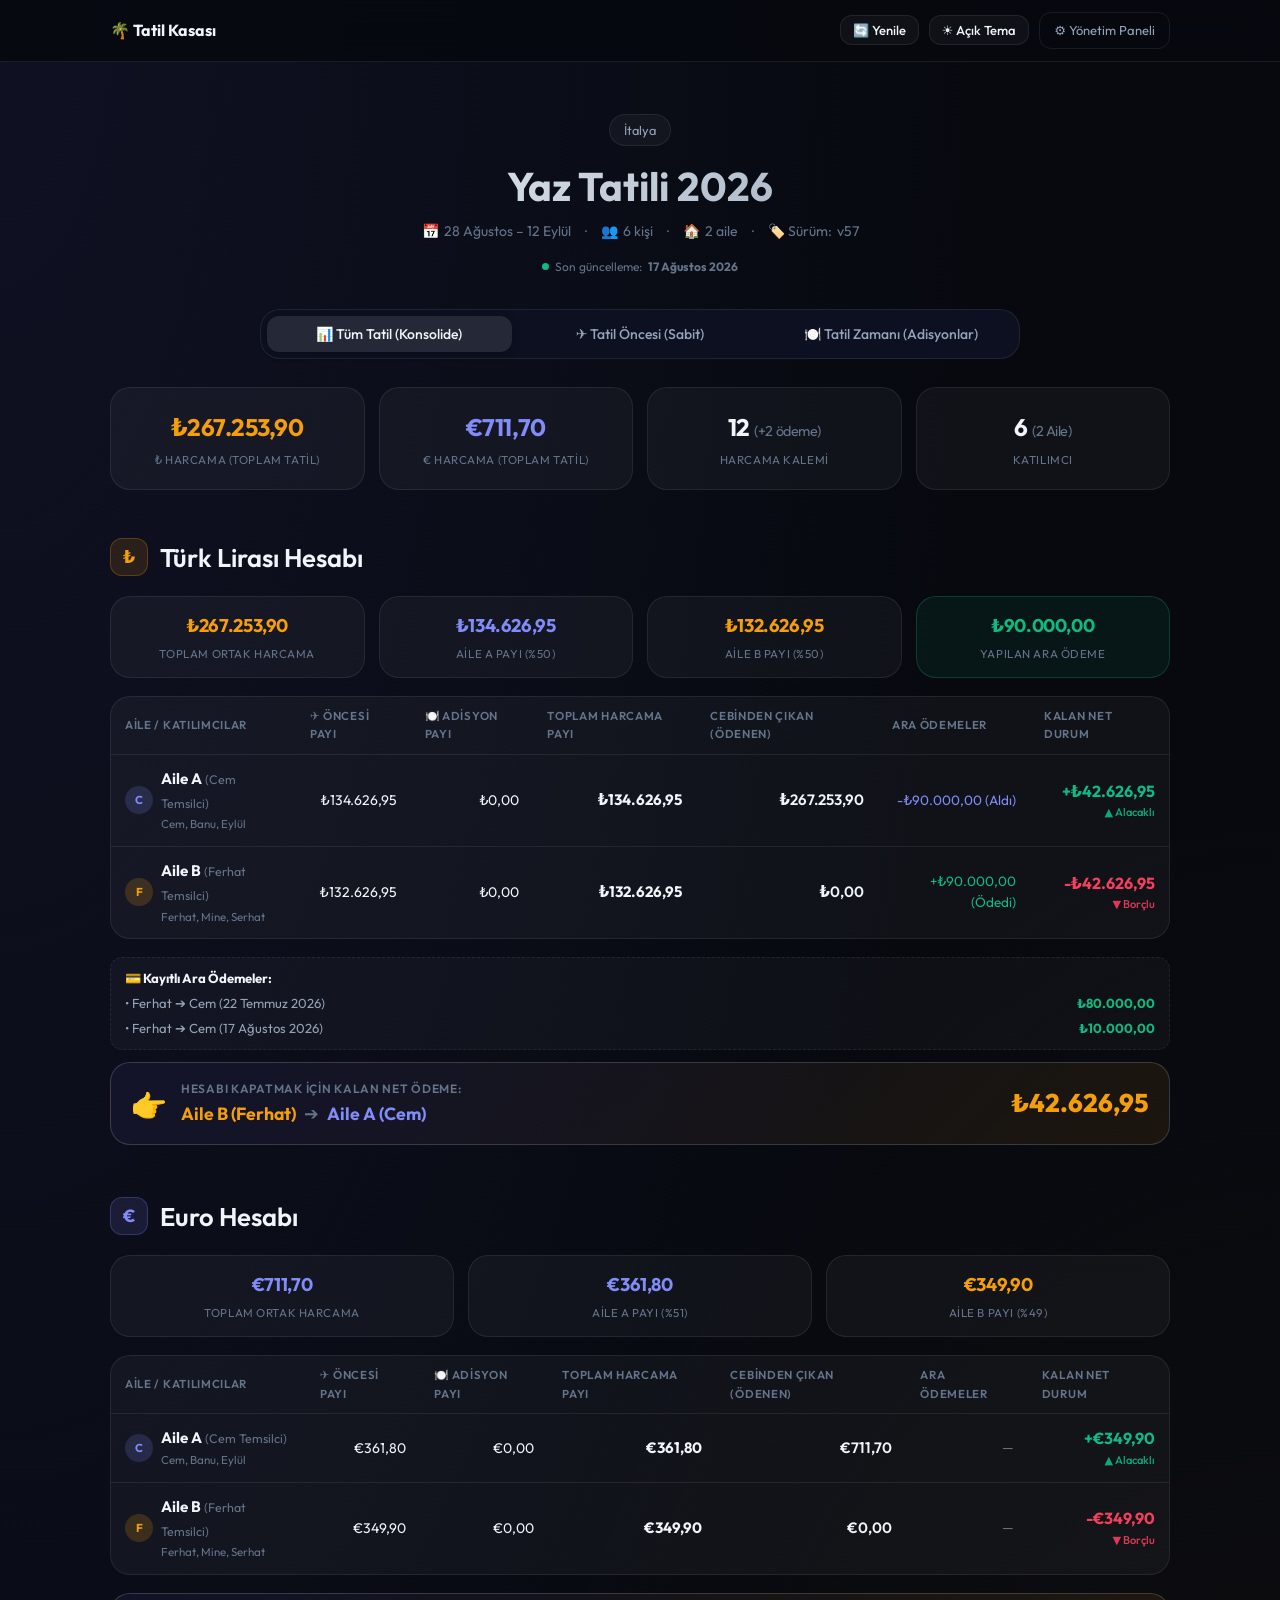
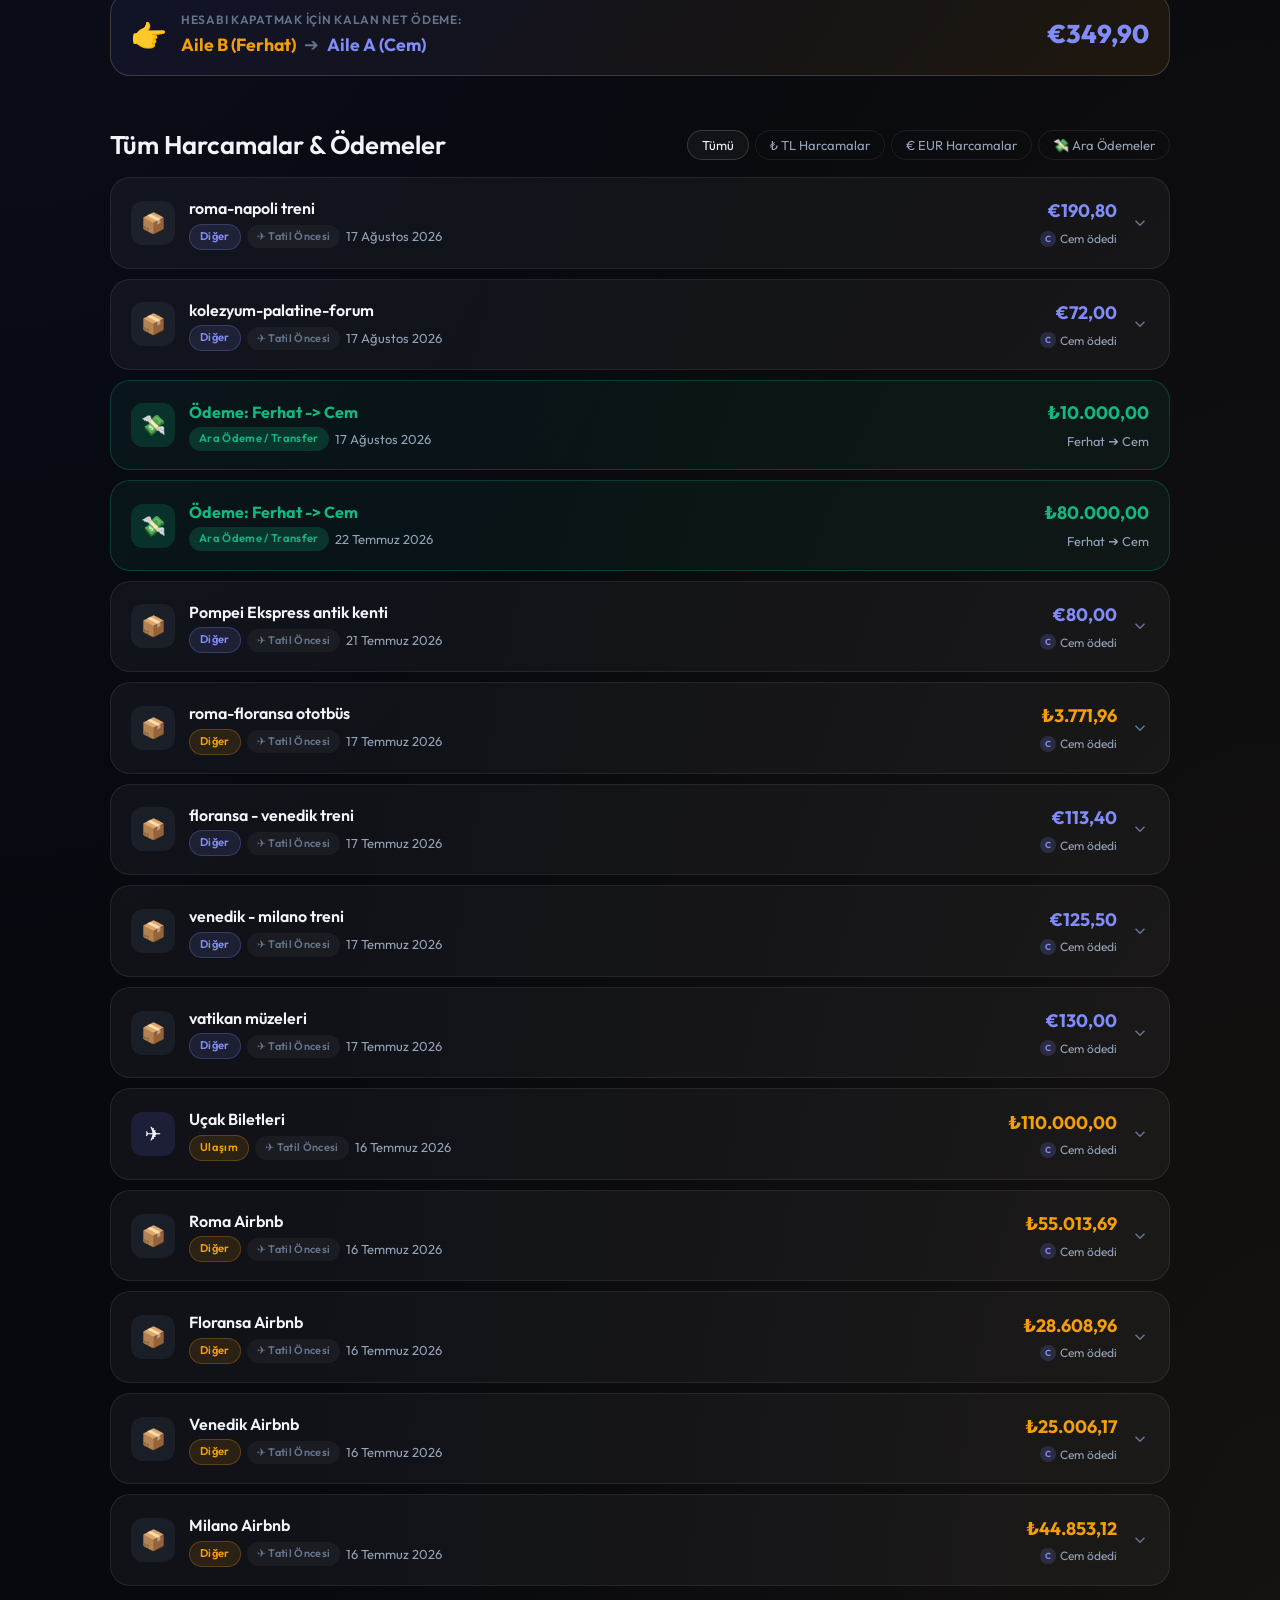
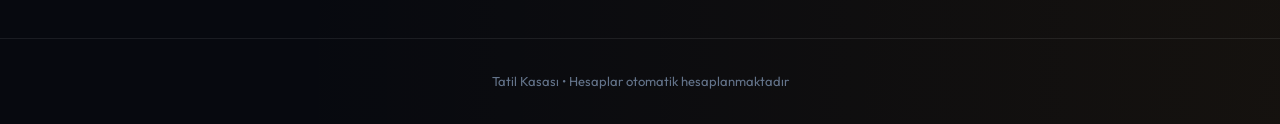
==== commit 1ec2ccbb: "Tatil Oncesi ve Tatil Zamani (Adisyon & Restoran) modulu ile konsolide hesap ozeti eklendi" ====
--- a/index.html
+++ b/index.html
@@ -579,6 +579,15 @@
 
     <div class="container">
 
+      <!-- Period Switcher Tabs -->
+      <div class="period-tabs-wrapper" style="display:flex;justify-content:center;margin-bottom:28px;">
+        <div class="tabs" style="max-width:760px;width:100%;padding:6px;gap:6px;background:var(--bg-2);border:1px solid var(--border);border-radius:var(--r-xl);">
+          <button class="tab-btn active" id="p-tab-all" onclick="switchPeriod('all')">📊 Tüm Tatil (Konsolide)</button>
+          <button class="tab-btn" id="p-tab-pre_trip" onclick="switchPeriod('pre_trip')">✈️ Tatil Öncesi (Sabit)</button>
+          <button class="tab-btn" id="p-tab-on_trip" onclick="switchPeriod('on_trip')">🍽️ Tatil Zamanı (Adisyonlar)</button>
+        </div>
+      </div>
+
       <!-- Stats -->
       <div class="stats-grid animate-in" id="stats-grid"></div>
 
@@ -689,6 +698,7 @@
 
     let _data = null;
     let _filter = 'all';
+    let _activePeriod = 'all'; // 'all' | 'pre_trip' | 'on_trip'
 
     /* ================================================================
        DATA LOADING
@@ -723,7 +733,7 @@
         if (a) adminCache = JSON.parse(a);
       } catch (e) { }
 
-      // Compare versions to find the absolute latest data (never prefer an empty cache over real data)
+      // Compare versions to find the absolute latest data
       let best = fetched;
       let source = "sunucu/dosya";
 
@@ -744,9 +754,7 @@
       }
 
       if (best) {
-        // Sync view cache
         localStorage.setItem('tatil_view_cache', JSON.stringify(best));
-
         if (best !== fetched && source !== "sunucu/dosya") {
           toast(`En güncel veriler yerel hafızadan yüklendi (${source}).`, 'info');
         }
@@ -771,36 +779,58 @@
       }
     }
 
+    function switchPeriod(p) {
+      _activePeriod = p;
+      ['all', 'pre_trip', 'on_trip'].forEach(id => {
+        const btn = document.getElementById('p-tab-' + id);
+        if (btn) {
+          if (id === p) btn.classList.add('active');
+          else btn.classList.remove('active');
+        }
+      });
+      if (_data) {
+        render(_data);
+      }
+    }
+
     /* ================================================================
-       CALCULATIONS (Family Settlement & Payments)
+       CALCULATIONS (Family Settlement & Payments with Periods)
     ================================================================ */
-    function calcFamilyBalances(data, cur) {
-      // 1. Gerçek harcamalar ile ara ödemeleri (borç transferlerini) ayır
-      const curExpenses = (data.expenses || []).filter(e => e.currency === cur && e.category !== 'payment');
+    function calcFamilyBalances(data, cur, periodFilter = 'all') {
+      const allCurExpenses = (data.expenses || []).filter(e => e.currency === cur && e.category !== 'payment');
       const curPayments = (data.expenses || []).filter(e => e.currency === cur && e.category === 'payment');
 
+      // Filter by period if not 'all'
+      const curExpenses = periodFilter === 'all' 
+        ? allCurExpenses 
+        : allCurExpenses.filter(e => (e.period || 'pre_trip') === periodFilter);
+
       const totalExpense = curExpenses.reduce((sum, e) => sum + e.totalAmount, 0);
-      const totalPayments = curPayments.reduce((sum, e) => sum + e.totalAmount, 0);
-
-      // Aileleri ve aile temsilcilerini tespit et
+      const totalPayments = (periodFilter === 'on_trip') ? 0 : curPayments.reduce((sum, e) => sum + e.totalAmount, 0);
+
       const famList = [...new Set((data.persons || []).map(p => p.family))];
       const heads = {};
       const famMembers = {};
 
       famList.forEach(f => {
         famMembers[f] = data.persons.filter(p => p.family === f);
-        heads[f] = famMembers[f][0]; // İlk kişi aile temsilcisi
+        heads[f] = famMembers[f][0];
       });
 
-      const famPaid = {}, famShare = {}, famPaymentPaid = {}, famPaymentReceived = {};
+      const famPaid = {}, famShare = {};
+      const famPreShare = {}, famOnShare = {};
+      const famPaymentPaid = {}, famPaymentReceived = {};
+
       famList.forEach(f => {
         famPaid[f] = 0;
         famShare[f] = 0;
+        famPreShare[f] = 0;
+        famOnShare[f] = 0;
         famPaymentPaid[f] = 0;
         famPaymentReceived[f] = 0;
       });
 
-      // Gerçek tatil harcamaları
+      // Filtered expenses calculation
       curExpenses.forEach(exp => {
         const payer = data.persons.find(p => p.id === exp.paidBy);
         if (payer && famPaid[payer.family] !== undefined) {
@@ -814,42 +844,56 @@
         });
       });
 
-      // Aileler arası ara ödemeler / borç transferleri
+      // All expenses pre/on shares breakdown for consolidated table
+      allCurExpenses.forEach(exp => {
+        const isPre = (exp.period || 'pre_trip') === 'pre_trip';
+        Object.entries(exp.shares || {}).forEach(([pid, amt]) => {
+          const person = data.persons.find(p => p.id === pid);
+          if (person) {
+            if (isPre) famPreShare[person.family] = (famPreShare[person.family] || 0) + (+amt || 0);
+            else famOnShare[person.family] = (famOnShare[person.family] || 0) + (+amt || 0);
+          }
+        });
+      });
+
+      // Payments
       const paymentList = [];
-      curPayments.forEach(pay => {
-        const payer = data.persons.find(p => p.id === pay.paidBy);
-        const receiverId = Object.keys(pay.shares || {})[0];
-        const receiver = data.persons.find(p => p.id === receiverId);
-        const amt = pay.totalAmount || 0;
-
-        if (payer && famPaymentPaid[payer.family] !== undefined) {
-          famPaymentPaid[payer.family] += amt;
-        }
-        if (receiver && famPaymentReceived[receiver.family] !== undefined) {
-          famPaymentReceived[receiver.family] += amt;
-        }
-        if (payer && receiver) {
-          paymentList.push({
-            payer,
-            receiver,
-            amt,
-            title: pay.title,
-            date: pay.date,
-            notes: pay.notes
-          });
-        }
-      });
+      if (periodFilter !== 'on_trip') {
+        curPayments.forEach(pay => {
+          const payer = data.persons.find(p => p.id === pay.paidBy);
+          const receiverId = Object.keys(pay.shares || {})[0];
+          const receiver = data.persons.find(p => p.id === receiverId);
+          const amt = pay.totalAmount || 0;
+
+          if (payer && famPaymentPaid[payer.family] !== undefined) {
+            famPaymentPaid[payer.family] += amt;
+          }
+          if (receiver && famPaymentReceived[receiver.family] !== undefined) {
+            famPaymentReceived[receiver.family] += amt;
+          }
+          if (payer && receiver) {
+            paymentList.push({
+              payer,
+              receiver,
+              amt,
+              title: pay.title,
+              date: pay.date,
+              notes: pay.notes
+            });
+          }
+        });
+      }
 
       // Net bakiyeler
-      const famInitialBalance = {}; // Harcamadan doğan bakiye = Paid - Share
-      const famNetBalance = {};     // Kalan net borç/alacak = Initial + (Ödenen Ara Ödeme - Alınan Ara Ödeme)
+      const famInitialBalance = {};
+      const famNetBalance = {};
       
       famList.forEach(f => {
         famInitialBalance[f] = famPaid[f] - famShare[f];
         famNetBalance[f] = famInitialBalance[f] + (famPaymentPaid[f] - famPaymentReceived[f]);
       });
 
-      // Kalan borç kapatma transferleri
+      // Remaining transfers
       const cred = [], debt = [];
       famList.forEach(f => {
         const head = heads[f];
@@ -888,6 +932,8 @@
         famMembers,
         famPaid,
         famShare,
+        famPreShare,
+        famOnShare,
         famPaymentPaid,
         famPaymentReceived,
         famInitialBalance,
@@ -936,19 +982,26 @@
     }
 
     function renderStats(d) {
-      const realTRY = d.expenses.filter(e => e.currency === 'TRY' && e.category !== 'payment').reduce((s, e) => s + e.totalAmount, 0);
-      const realEUR = d.expenses.filter(e => e.currency === 'EUR' && e.category !== 'payment').reduce((s, e) => s + e.totalAmount, 0);
-      const realExpCount = d.expenses.filter(e => e.category !== 'payment').length;
-      const payCount = d.expenses.filter(e => e.category === 'payment').length;
+      let filtered = d.expenses.filter(e => e.category !== 'payment');
+      if (_activePeriod !== 'all') {
+        filtered = filtered.filter(e => (e.period || 'pre_trip') === _activePeriod);
+      }
+
+      const realTRY = filtered.filter(e => e.currency === 'TRY').reduce((s, e) => s + e.totalAmount, 0);
+      const realEUR = filtered.filter(e => e.currency === 'EUR').reduce((s, e) => s + e.totalAmount, 0);
+      const realExpCount = filtered.length;
+      const payCount = _activePeriod === 'all' ? d.expenses.filter(e => e.category === 'payment').length : 0;
+
+      const periodTitleSuffix = _activePeriod === 'pre_trip' ? ' (Tatil Öncesi)' : _activePeriod === 'on_trip' ? ' (Adisyon & Restoran)' : ' (Toplam Tatil)';
 
       document.getElementById('stats-grid').innerHTML = `
         <div class="stat-card">
           <div class="stat-value" style="color:var(--try)">${fmtTRY(realTRY)}</div>
-          <div class="stat-label">Toplam ₺ Tatil Harcaması</div>
+          <div class="stat-label">₺ Harcama${periodTitleSuffix}</div>
         </div>
         <div class="stat-card">
           <div class="stat-value" style="color:var(--eur)">${fmtEUR(realEUR)}</div>
-          <div class="stat-label">Toplam € Tatil Harcaması</div>
+          <div class="stat-label">€ Harcama${periodTitleSuffix}</div>
         </div>
         <div class="stat-card">
           <div class="stat-value">${realExpCount} <span style="font-size:0.9rem;font-weight:400;color:var(--text-3)">${payCount > 0 ? '(+' + payCount + ' ödeme)' : ''}</span></div>
@@ -961,12 +1014,16 @@
     }
 
     function renderCurrency(d, cur) {
-      const has = d.expenses.some(e => e.currency === cur);
+      const calc = calcFamilyBalances(d, cur, _activePeriod);
       const secId = cur === 'TRY' ? 'try-section' : 'eur-section';
-      if (!has) { document.getElementById(secId).classList.add('hidden'); return; }
+      
+      const hasAnyInCur = d.expenses.some(e => e.currency === cur && (_activePeriod === 'all' || (e.period || 'pre_trip') === _activePeriod));
+      if (!hasAnyInCur) { 
+        document.getElementById(secId).classList.add('hidden'); 
+        return; 
+      }
       document.getElementById(secId).classList.remove('hidden');
 
-      const calc = calcFamilyBalances(d, cur);
       const isTRY = cur === 'TRY';
 
       // 1. Summary Cards Row
@@ -986,7 +1043,7 @@
         cardsEl.innerHTML = `
           <div class="stat-card" style="padding:14px">
             <div class="stat-value" style="font-size:1.15rem;color:var(--${isTRY ? 'try' : 'eur'})">${fmt(calc.totalExpense, cur)}</div>
-            <div class="stat-label">Toplam Ortak Harcama</div>
+            <div class="stat-label">${_activePeriod === 'pre_trip' ? 'Tatil Öncesi Toplam' : _activePeriod === 'on_trip' ? 'Adisyon & Restoran Toplam' : 'Toplam Ortak Harcama'}</div>
           </div>
           ${famSharesHTML}
           ${calc.totalPayments > 0 ? `
@@ -998,47 +1055,113 @@
 
       // 2. Family Table
       const tblId = isTRY ? 'try-tbl' : 'eur-tbl';
-      document.querySelector('#' + tblId + ' tbody').innerHTML = calc.famList.map(f => {
-        const fam = famOf(f);
-        const head = calc.heads[f];
-        const membersStr = (calc.famMembers[f] || []).map(m => m.name).join(', ');
-        const paid = calc.famPaid[f] || 0;
-        const share = calc.famShare[f] || 0;
-        const initial = calc.famInitialBalance[f] || 0;
-        const net = calc.famNetBalance[f] || 0;
-        const payPaid = calc.famPaymentPaid[f] || 0;
-        const payRec = calc.famPaymentReceived[f] || 0;
-        const netPayment = payPaid - payRec;
-
-        const netCls = net > 0.5 ? 'bal-pos' : net < -0.5 ? 'bal-neg' : 'bal-zer';
-        const netLbl = net > 0.5 ? '▲ Alacaklı' : net < -0.5 ? '▼ Borçlu' : '— Hesap Denk';
-
-        return `<tr>
-          <td>
-            <div class="person-cell">
-              <div class="avatar avatar-sm" style="background:${fam.bg};color:${fam.color}">${initials(head?.name || fam.label)}</div>
-              <div>
-                <div style="font-weight:700;font-size:0.95rem">${fam.label} <span style="font-size:0.78rem;font-weight:400;color:var(--text-3)">(${head?.name} Temsilci)</span></div>
-                <div style="font-size:.72rem;color:var(--text-3)">${membersStr}</div>
+      const tblEl = document.getElementById(tblId);
+
+      // Consolidated multi-column table vs standard period table
+      if (_activePeriod === 'all') {
+        tblEl.querySelector('thead').innerHTML = `
+          <tr>
+            <th>Aile / Katılımcılar</th>
+            <th class="text-right">✈️ Öncesi Payı</th>
+            <th class="text-right">🍽️ Adisyon Payı</th>
+            <th class="text-right">Toplam Harcama Payı</th>
+            <th class="text-right">Cebinden Çıkan (Ödenen)</th>
+            <th class="text-right">Ara Ödemeler</th>
+            <th class="text-right">Kalan Net Durum</th>
+          </tr>`;
+
+        tblEl.querySelector('tbody').innerHTML = calc.famList.map(f => {
+          const fam = famOf(f);
+          const head = calc.heads[f];
+          const membersStr = (calc.famMembers[f] || []).map(m => m.name).join(', ');
+          const paid = calc.famPaid[f] || 0;
+          const share = calc.famShare[f] || 0;
+          const preShare = calc.famPreShare[f] || 0;
+          const onShare = calc.famOnShare[f] || 0;
+          const net = calc.famNetBalance[f] || 0;
+          const payPaid = calc.famPaymentPaid[f] || 0;
+          const payRec = calc.famPaymentReceived[f] || 0;
+          const netPayment = payPaid - payRec;
+
+          const netCls = net > 0.5 ? 'bal-pos' : net < -0.5 ? 'bal-neg' : 'bal-zer';
+          const netLbl = net > 0.5 ? '▲ Alacaklı' : net < -0.5 ? '▼ Borçlu' : '— Hesap Denk';
+
+          return `<tr>
+            <td>
+              <div class="person-cell">
+                <div class="avatar avatar-sm" style="background:${fam.bg};color:${fam.color}">${initials(head?.name || fam.label)}</div>
+                <div>
+                  <div style="font-weight:700;font-size:0.95rem">${fam.label} <span style="font-size:0.78rem;font-weight:400;color:var(--text-3)">(${head?.name} Temsilci)</span></div>
+                  <div style="font-size:.72rem;color:var(--text-3)">${membersStr}</div>
+                </div>
               </div>
-            </div>
-          </td>
-          <td class="text-right" style="font-weight:600">${fmt(paid, cur)}</td>
-          <td class="text-right" style="font-weight:600">${fmt(share, cur)}</td>
-          <td class="text-right" style="font-weight:600;color:${initial > 0.5 ? 'var(--green)' : initial < -0.5 ? 'var(--red)' : 'var(--text-3)'}">
-            ${initial > 0.5 ? '+' : ''}${fmt(initial, cur)}
-          </td>
-          <td class="text-right" style="font-size:0.85rem">
-            ${netPayment > 0.5 ? `<span style="color:#10B981">+${fmt(netPayment, cur)} (Ödedi)</span>` : netPayment < -0.5 ? `<span style="color:#818CF8">${fmt(netPayment, cur)} (Aldı)</span>` : '<span style="color:var(--text-3)">—</span>'}
-          </td>
-          <td class="text-right ${netCls}" style="font-size:1rem;font-weight:700">
-            <div>${net > 0.5 ? '+' : ''}${fmt(net, cur)}</div>
-            <div style="font-size:.7rem;font-weight:500;opacity:.9">${netLbl}</div>
-          </td>
-        </tr>`;
-      }).join('');
-
-      // 3. Settle Callout (Ödeme Planı & Son Durum)
+            </td>
+            <td class="text-right" style="font-size:0.875rem">${fmt(preShare, cur)}</td>
+            <td class="text-right" style="font-size:0.875rem">${fmt(onShare, cur)}</td>
+            <td class="text-right" style="font-weight:700">${fmt(share, cur)}</td>
+            <td class="text-right" style="font-weight:600;color:var(--text-1)">${fmt(paid, cur)}</td>
+            <td class="text-right" style="font-size:0.85rem">
+              ${netPayment > 0.5 ? `<span style="color:#10B981">+${fmt(netPayment, cur)} (Ödedi)</span>` : netPayment < -0.5 ? `<span style="color:#818CF8">${fmt(netPayment, cur)} (Aldı)</span>` : '<span style="color:var(--text-3)">—</span>'}
+            </td>
+            <td class="text-right ${netCls}" style="font-size:1rem;font-weight:700">
+              <div>${net > 0.5 ? '+' : ''}${fmt(net, cur)}</div>
+              <div style="font-size:.7rem;font-weight:500;opacity:.9">${netLbl}</div>
+            </td>
+          </tr>`;
+        }).join('');
+      } else {
+        tblEl.querySelector('thead').innerHTML = `
+          <tr>
+            <th>Aile / Katılımcılar</th>
+            <th class="text-right">Cebinden Çıkan (Ödenen)</th>
+            <th class="text-right">Ailenin Payı</th>
+            <th class="text-right">Harcama Bakiyesi</th>
+            ${_activePeriod !== 'on_trip' ? '<th class="text-right">Ara Ödeme</th>' : ''}
+            <th class="text-right">Kalan Net Durum</th>
+          </tr>`;
+
+        tblEl.querySelector('tbody').innerHTML = calc.famList.map(f => {
+          const fam = famOf(f);
+          const head = calc.heads[f];
+          const membersStr = (calc.famMembers[f] || []).map(m => m.name).join(', ');
+          const paid = calc.famPaid[f] || 0;
+          const share = calc.famShare[f] || 0;
+          const initial = calc.famInitialBalance[f] || 0;
+          const net = calc.famNetBalance[f] || 0;
+          const payPaid = calc.famPaymentPaid[f] || 0;
+          const payRec = calc.famPaymentReceived[f] || 0;
+          const netPayment = payPaid - payRec;
+
+          const netCls = net > 0.5 ? 'bal-pos' : net < -0.5 ? 'bal-neg' : 'bal-zer';
+          const netLbl = net > 0.5 ? '▲ Alacaklı' : net < -0.5 ? '▼ Borçlu' : '— Hesap Denk';
+
+          return `<tr>
+            <td>
+              <div class="person-cell">
+                <div class="avatar avatar-sm" style="background:${fam.bg};color:${fam.color}">${initials(head?.name || fam.label)}</div>
+                <div>
+                  <div style="font-weight:700;font-size:0.95rem">${fam.label} <span style="font-size:0.78rem;font-weight:400;color:var(--text-3)">(${head?.name} Temsilci)</span></div>
+                  <div style="font-size:.72rem;color:var(--text-3)">${membersStr}</div>
+                </div>
+              </div>
+            </td>
+            <td class="text-right" style="font-weight:600">${fmt(paid, cur)}</td>
+            <td class="text-right" style="font-weight:600">${fmt(share, cur)}</td>
+            <td class="text-right" style="font-weight:600;color:${initial > 0.5 ? 'var(--green)' : initial < -0.5 ? 'var(--red)' : 'var(--text-3)'}">
+              ${initial > 0.5 ? '+' : ''}${fmt(initial, cur)}
+            </td>
+            ${_activePeriod !== 'on_trip' ? `<td class="text-right" style="font-size:0.85rem">
+              ${netPayment > 0.5 ? `<span style="color:#10B981">+${fmt(netPayment, cur)} (Ödedi)</span>` : netPayment < -0.5 ? `<span style="color:#818CF8">${fmt(netPayment, cur)} (Aldı)</span>` : '<span style="color:var(--text-3)">—</span>'}
+            </td>` : ''}
+            <td class="text-right ${netCls}" style="font-size:1rem;font-weight:700">
+              <div>${net > 0.5 ? '+' : ''}${fmt(net, cur)}</div>
+              <div style="font-size:.7rem;font-weight:500;opacity:.9">${netLbl}</div>
+            </td>
+          </tr>`;
+        }).join('');
+      }
+
+      // 3. Settle Callout
       const settleId = isTRY ? 'try-settle' : 'eur-settle';
       const el = document.getElementById(settleId);
 
@@ -1078,7 +1201,9 @@
                 <div style="display:flex;align-items:center;gap:14px;flex-wrap:wrap">
                   <div style="font-size:1.8rem">👉</div>
                   <div>
-                    <div style="font-size:0.75rem;color:var(--text-3);text-transform:uppercase;font-weight:600;letter-spacing:0.06em">Hesabı Kapatmak İçin Kalan Net Ödeme:</div>
+                    <div style="font-size:0.75rem;color:var(--text-3);text-transform:uppercase;font-weight:600;letter-spacing:0.06em">
+                      ${_activePeriod === 'pre_trip' ? 'Tatil Öncesi Kalan Ödeme:' : _activePeriod === 'on_trip' ? 'Adisyon & Restoran Kalan Ödeme:' : 'Hesabı Kapatmak İçin Kalan Net Ödeme:'}
+                    </div>
                     <div style="font-size:1.1rem;font-weight:700;color:var(--text-1);margin-top:2px;display:flex;align-items:center;gap:8px">
                       <span style="color:${fromFam.color}">${fromFam.label} (${t.fromHead.name})</span>
                       <span style="color:var(--text-3)">➔</span>
@@ -1097,6 +1222,13 @@
     function renderExpenses() {
       if (!_data) return;
       let list = _data.expenses || [];
+
+      // Period filter
+      if (_activePeriod !== 'all') {
+        list = list.filter(e => (e.period || 'pre_trip') === _activePeriod);
+      }
+
+      // Currency / Type filter
       if (_filter === 'TRY') list = list.filter(e => e.currency === 'TRY' && e.category !== 'payment');
       else if (_filter === 'EUR') list = list.filter(e => e.currency === 'EUR' && e.category !== 'payment');
       else if (_filter === 'payment') list = list.filter(e => e.category === 'payment');
@@ -1105,21 +1237,22 @@
       const el = document.getElementById('exp-list');
 
       if (!sorted.length) {
-        el.innerHTML = `<div style="text-align:center;padding:40px;color:var(--text-3)">Bu kategoride harcama bulunamadı.</div>`;
+        el.innerHTML = `<div style="text-align:center;padding:40px;color:var(--text-3)">Bu filtreye uygun harcama bulunamadı.</div>`;
         return;
       }
 
       el.innerHTML = sorted.map((exp, i) => {
         const isPayment = exp.category === 'payment';
+        const isFood = exp.category === 'food' || (exp.period === 'on_trip');
         const cat = CAT[exp.category] || CAT.other;
         const payer = _data.persons.find(p => p.id === exp.paidBy);
         const payFam = famOf(payer?.family);
         const isTRY = exp.currency === 'TRY';
+        const periodTag = (exp.period === 'on_trip' || exp.category === 'food') ? '🍽️ Adisyon' : '✈️ Tatil Öncesi';
 
         if (isPayment) {
           const receiverId = Object.keys(exp.shares || {})[0];
           const receiver = _data.persons.find(p => p.id === receiverId);
-          const recFam = famOf(receiver?.family);
           return `<div class="exp-card animate-in" style="animation-delay:${i * 35}ms;background:rgba(16,185,129,0.06);border:1px solid rgba(16,185,129,0.25)">
             <div class="exp-head">
               <div class="exp-icon" style="background:rgba(16,185,129,0.18)">💸</div>
@@ -1155,6 +1288,29 @@
           </div>`;
         }).join('');
 
+        // Line items breakdown if available
+        let lineItemsHTML = '';
+        if (Array.isArray(exp.items) && exp.items.length > 0) {
+          lineItemsHTML = `
+            <div style="margin-bottom:12px;background:rgba(255,255,255,0.03);border:1px dashed var(--border);border-radius:var(--r-md);padding:10px 14px">
+              <div style="font-size:.72rem;font-weight:700;color:var(--text-3);text-transform:uppercase;letter-spacing:.05em;margin-bottom:6px">🧾 Fiş Kalemleri</div>
+              ${exp.items.map(item => {
+                const consumerNames = (item.consumers || []).map(cid => {
+                  if (cid === 'all') return 'Herkes';
+                  return _data.persons.find(p => p.id === cid)?.name || cid;
+                }).join(', ');
+                return `
+                  <div style="display:flex;align-items:center;justify-content:space-between;padding:3px 0;font-size:.85rem;border-bottom:1px solid rgba(255,255,255,0.03)">
+                    <div>
+                      <span style="font-weight:500">${item.name}</span>
+                      <span style="font-size:.75rem;color:var(--text-3);margin-left:6px">(${consumerNames})</span>
+                    </div>
+                    <strong style="color:var(--text-1)">${fmt(item.amount, exp.currency)}</strong>
+                  </div>`;
+              }).join('')}
+            </div>`;
+        }
+
         return `<div class="exp-card animate-in" style="animation-delay:${i * 35}ms" onclick="toggleExp(this)">
           <div class="exp-head">
             <div class="exp-icon" style="background:${cat.bg}">${cat.icon}</div>
@@ -1162,6 +1318,7 @@
               <div class="exp-title">${exp.title}</div>
               <div class="exp-meta">
                 <span class="badge ${isTRY ? 'badge-try' : 'badge-eur'}" style="font-size:.7rem">${cat.label}</span>
+                <span class="badge" style="font-size:.68rem;background:var(--glass);color:var(--text-3)">${periodTag}</span>
                 ${fmtDate(exp.date)}
               </div>
             </div>
@@ -1175,6 +1332,7 @@
             <svg class="chevron" width="18" height="18" viewBox="0 0 24 24" fill="none" stroke="currentColor" stroke-width="2"><path d="M6 9l6 6 6-6"/></svg>
           </div>
           <div class="exp-body">
+            ${lineItemsHTML}
             ${exp.notes ? `<div class="exp-note">💬 ${exp.notes}</div>` : ''}
             <div style="font-size:.72rem;font-weight:600;color:var(--text-3);text-transform:uppercase;letter-spacing:.07em;margin-bottom:10px">Kişi Payları</div>
             <div class="shares-grid">${shareItems}</div>
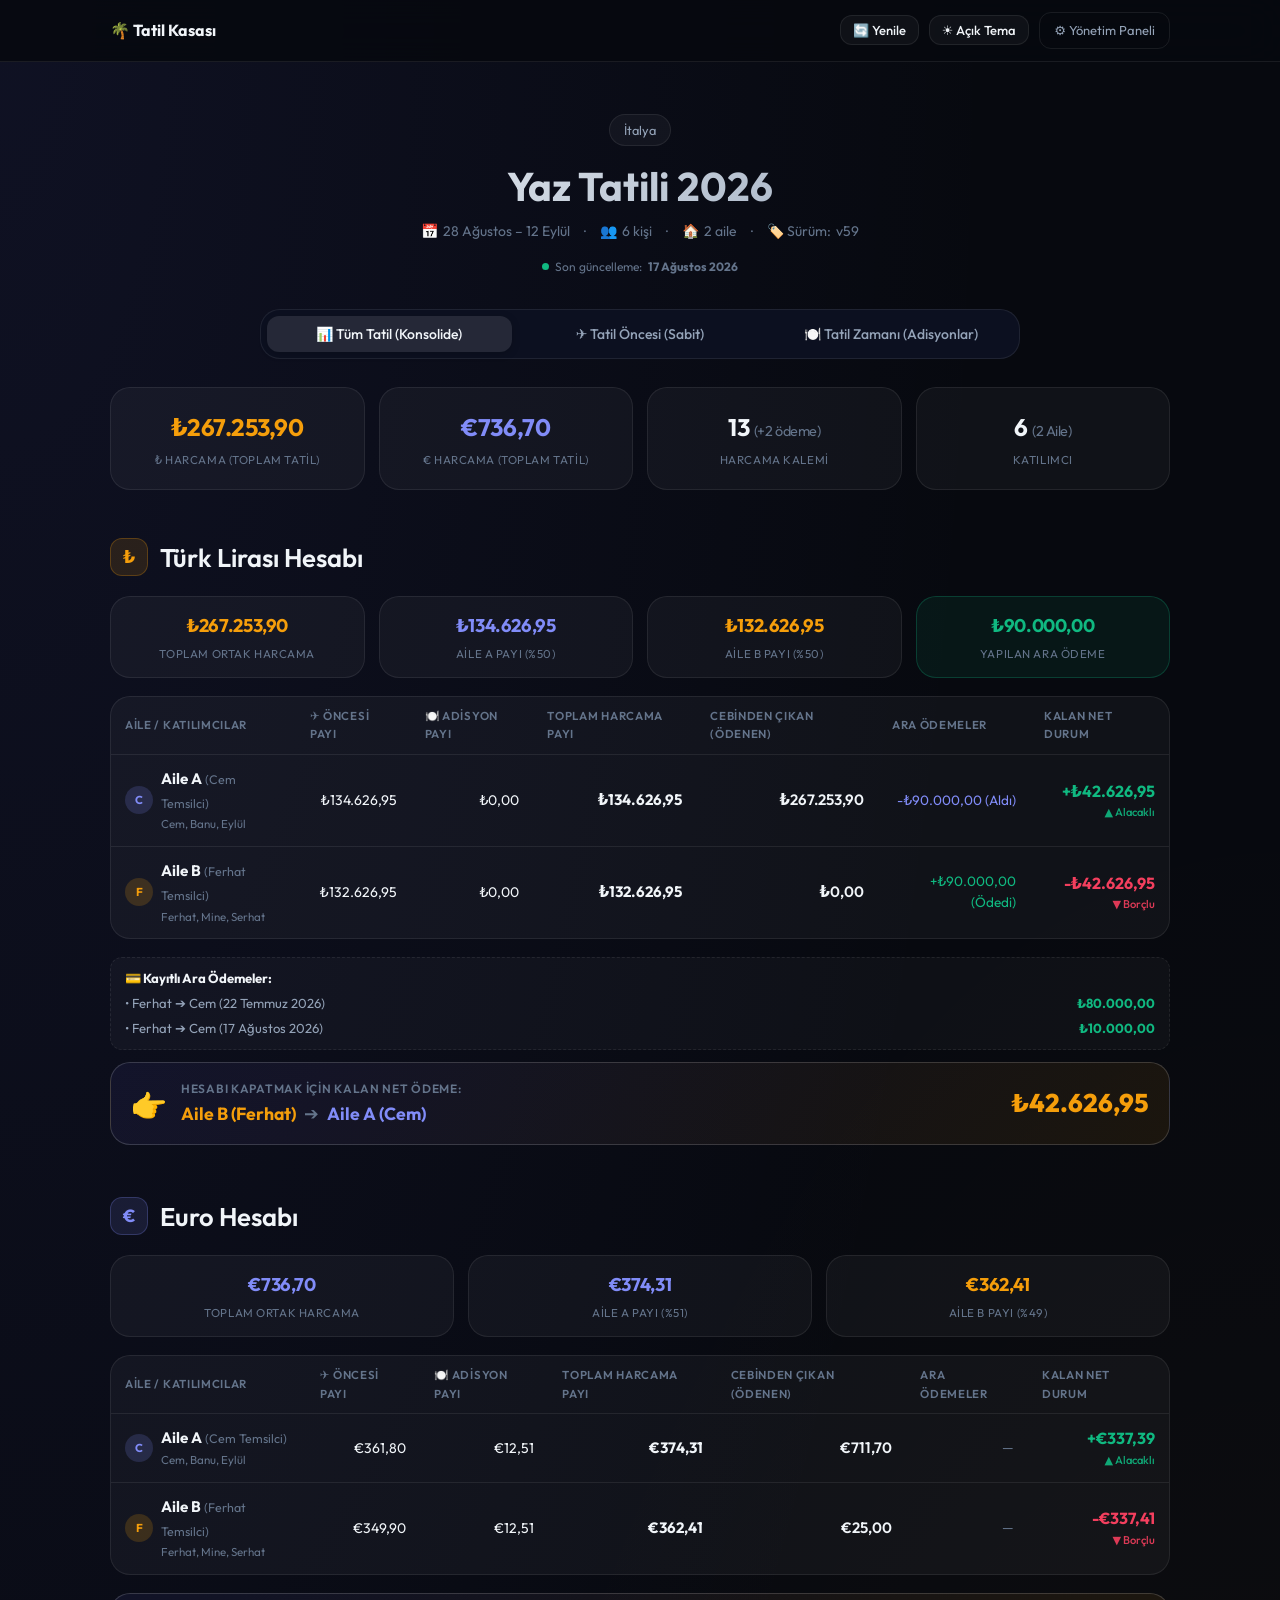
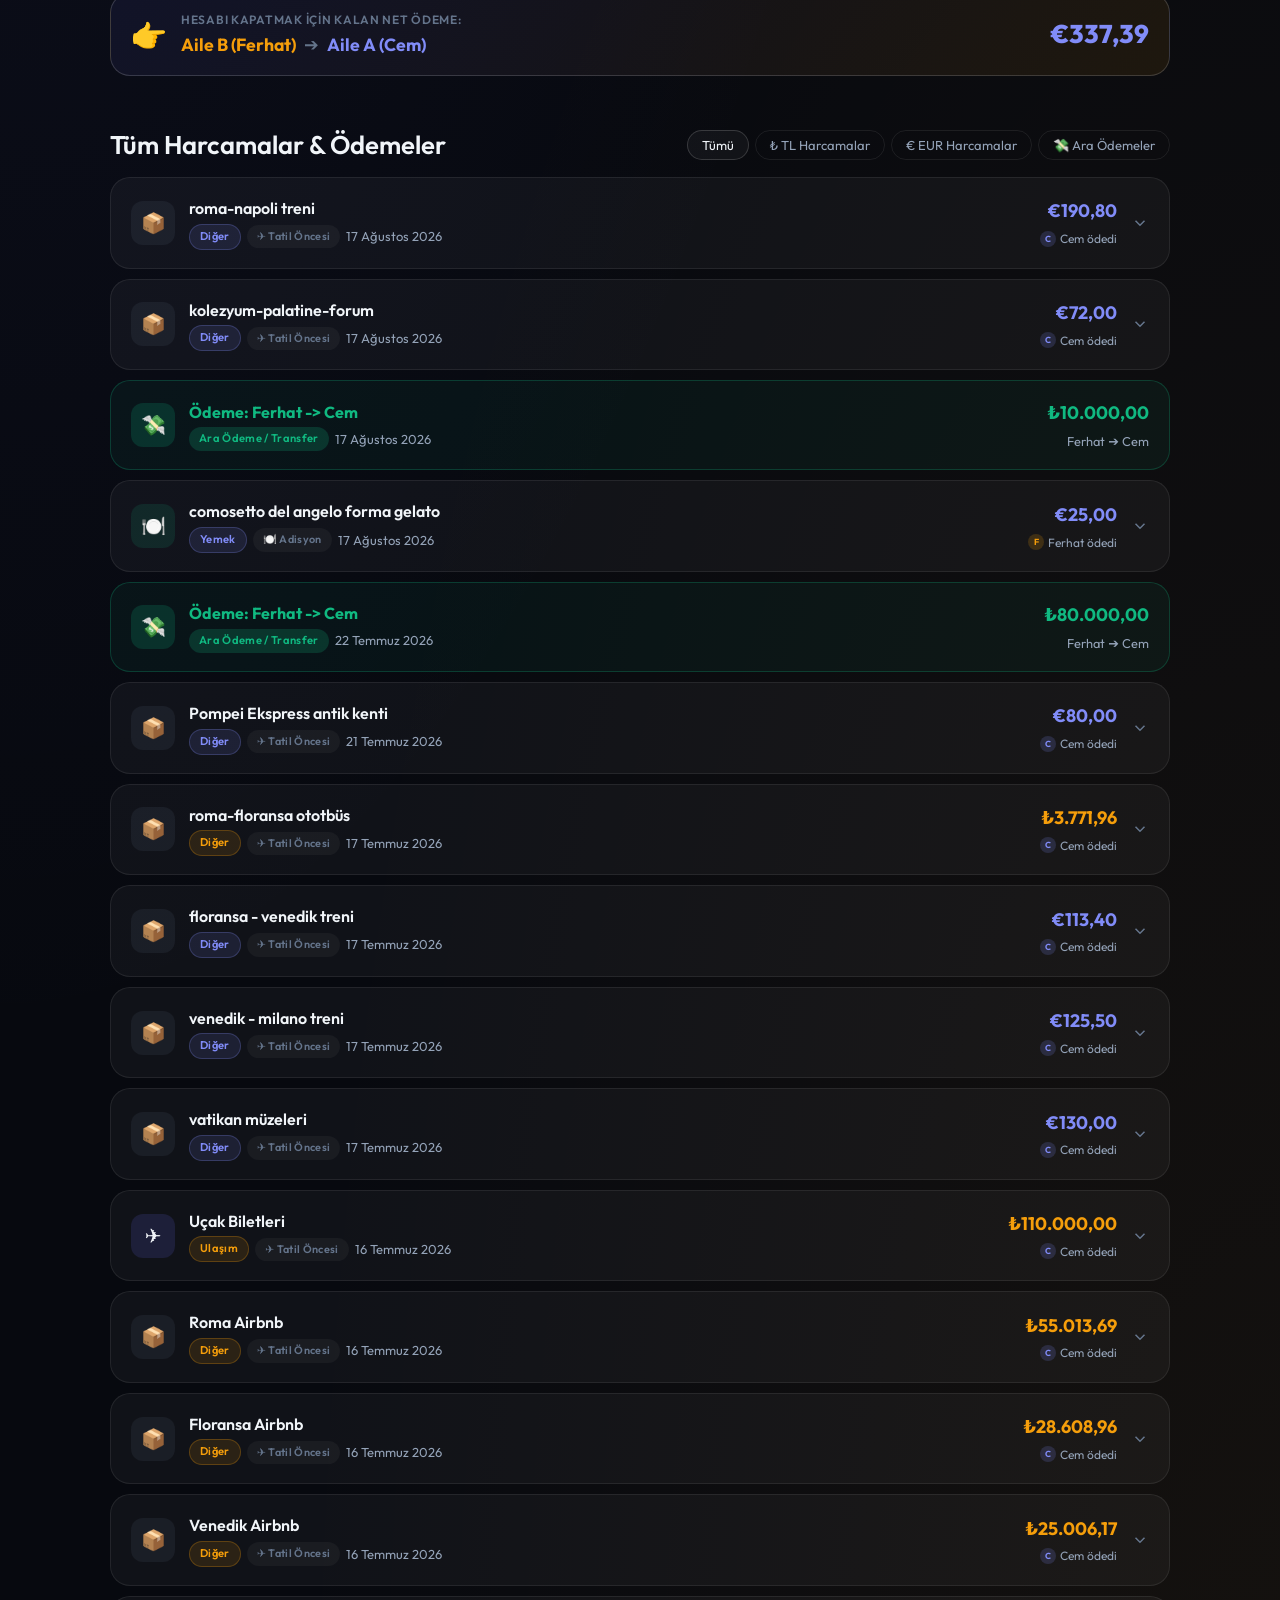
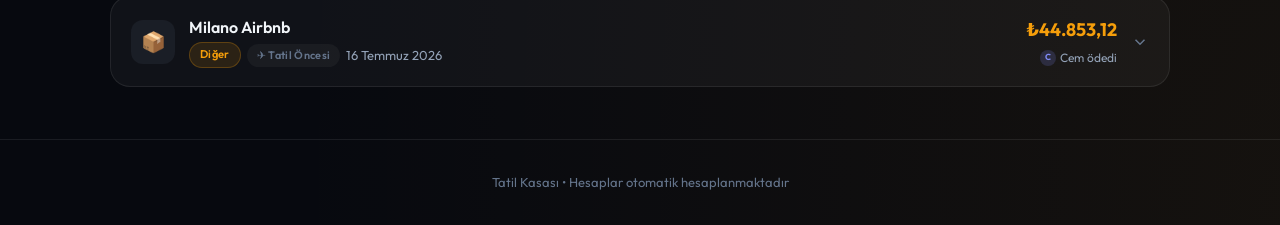
==== commit f6548e6d: "Onbellek onceligi optimize edildi, anlik yenileme guclendirildi" ====
--- a/index.html
+++ b/index.html
@@ -701,63 +701,51 @@
     let _activePeriod = 'all'; // 'all' | 'pre_trip' | 'on_trip'
 
     /* ================================================================
-       DATA LOADING
+       DATA LOADING & REFRESH
     ================================================================ */
     async function loadData() {
       let fetched = null;
       let viewCache = null;
       let adminCache = null;
 
-      // 1) Try fetching from backend API or data.json
+      // 1) Try fetching from backend API or data.json with cache-busting
       try {
-        const apiRes = await fetch('/api/data', { cache: 'no-store' });
+        const apiRes = await fetch('/api/data?t=' + Date.now(), { cache: 'no-store' });
         if (apiRes.ok) fetched = await apiRes.json();
       } catch (e) { /* no-op */ }
 
       if (!fetched) {
         try {
-          const r = await fetch('data.json?v=' + Date.now(), { cache: 'no-store' });
+          const r = await fetch('data.json?t=' + Date.now(), { cache: 'no-store' });
           if (r.ok) fetched = await r.json();
         } catch (e) { console.warn('fetch failed:', e.message); }
       }
 
-      // 2) Try loading view cache
+      // 2) Load cached backups if offline
       try {
         const c = localStorage.getItem('tatil_view_cache');
         if (c) viewCache = JSON.parse(c);
       } catch (e) { }
 
-      // 3) Try loading admin cache
       try {
         const a = localStorage.getItem('tatil_harcama_data');
         if (a) adminCache = JSON.parse(a);
       } catch (e) { }
 
-      // Compare versions to find the absolute latest data
+      // Sunucudan/GitHub'dan taze veri geldiyse her zaman onu esas al
       let best = fetched;
-      let source = "sunucu/dosya";
-
-      if (viewCache && Array.isArray(viewCache.expenses) && viewCache.expenses.length > 0) {
-        if (!best || (viewCache.version || 0) > (best.version || 0)) {
+
+      // Eğer internet/sunucu yoksa yerel önbellekten yükle
+      if (!best) {
+        if (adminCache && Array.isArray(adminCache.expenses) && adminCache.expenses.length > 0) {
+          best = adminCache;
+        } else if (viewCache && Array.isArray(viewCache.expenses) && viewCache.expenses.length > 0) {
           best = viewCache;
-          source = "önbellek";
         }
-      }
-      if (adminCache && Array.isArray(adminCache.expenses) && adminCache.expenses.length > 0) {
-        if (!best || (adminCache.version || 0) > (best.version || 0)) {
-          best = adminCache;
-          source = "yerel tarayıcı kaydı";
-        }
-      }
-      if (!best && fetched) {
-        best = fetched;
       }
 
       if (best) {
         localStorage.setItem('tatil_view_cache', JSON.stringify(best));
-        if (best !== fetched && source !== "sunucu/dosya") {
-          toast(`En güncel veriler yerel hafızadan yüklendi (${source}).`, 'info');
-        }
         return best;
       }
 
@@ -767,6 +755,7 @@
     async function refreshData() {
       toast('Veriler güncelleniyor...', 'info', 1500);
       try {
+        localStorage.removeItem('tatil_view_cache');
         const data = await loadData();
         if (data && data.persons && data.expenses) {
           render(data);
